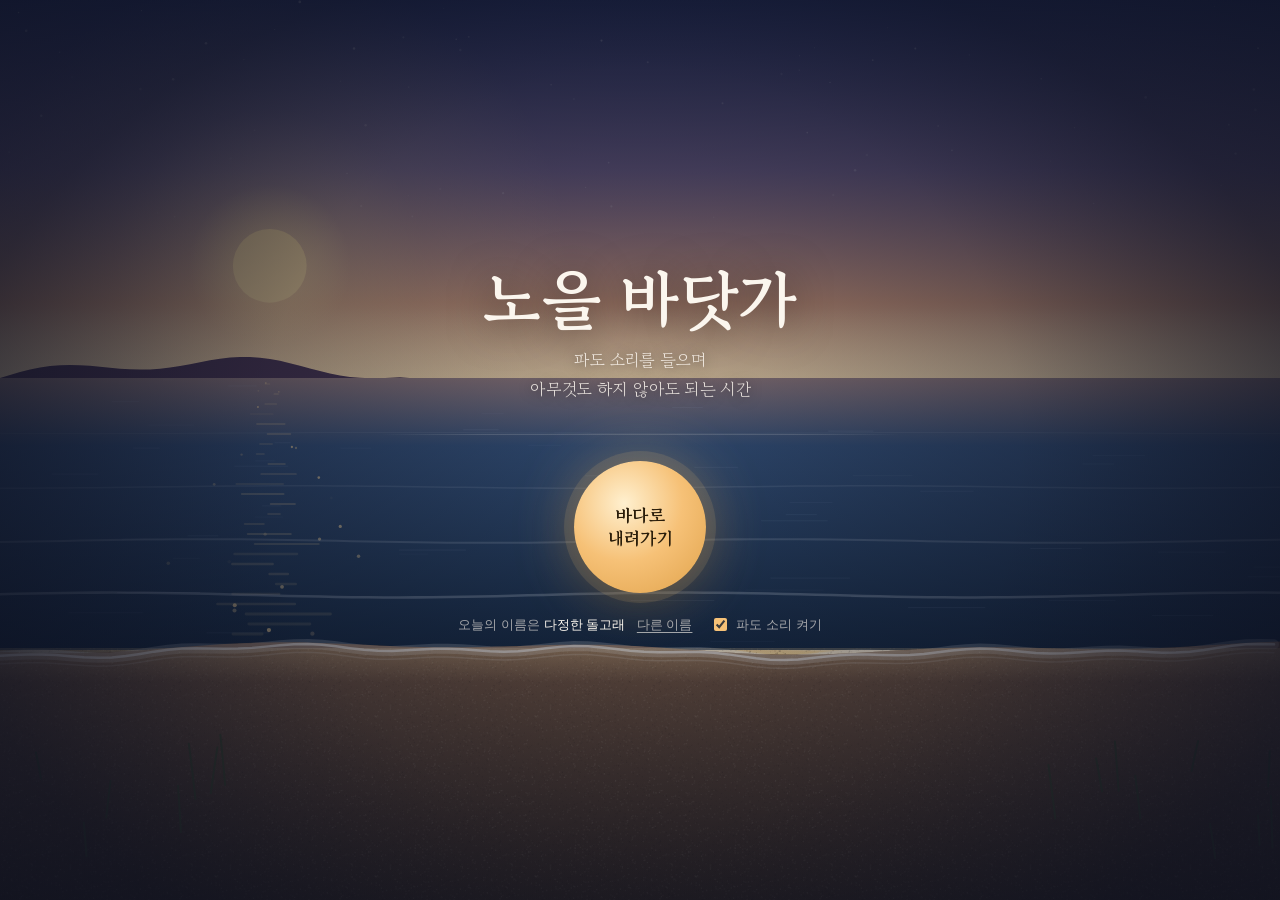
==== index.html @ c17a9e0d "노을 바닷가: 키 눌림 유실 방지(blur·IME·입력창), 모래 탭으로 나오면 탭한 자리까지 걷기 Co-Authored-By: Claude Fable 5.1 <noreply@an" ====
<!doctype html>
<html lang="ko">
<head>
<meta charset="utf-8">
<meta name="viewport" content="width=device-width, initial-scale=1, viewport-fit=cover">
<title>노을 바닷가 · 물멍하는 곳</title>
<meta name="description" content="파도 소리를 들으며 잠시 쉬어가는 온라인 물멍 공간. 수영, 물수제비, 발 담그기, 소원배, 심호흡.">
<link rel="preconnect" href="https://fonts.googleapis.com"><link rel="preconnect" href="https://fonts.gstatic.com" crossorigin>
<link rel="stylesheet" href="https://fonts.googleapis.com/css2?family=Gowun+Batang:wght@400;700&display=swap">
<style>
:root{--ink:#FBF6EE;--muted:rgba(251,246,238,.62);--glass:rgba(22,32,54,.58);--glass-2:rgba(22,32,54,.8);--line:rgba(251,246,238,.14);--gold:#F6C177;--gold-deep:#E0A24A;--sea:#8FA5BF;--serif:"Gowun Batang",Pretendard,serif;--sans:Pretendard,-apple-system,"Apple SD Gothic Neo","Malgun Gothic",sans-serif}
*{box-sizing:border-box}
html,body{margin:0;height:100%;background:#1c2740;color:var(--ink);font-family:var(--sans);font-size:14px;line-height:1.5;overflow:hidden;-webkit-tap-highlight-color:transparent}
button{font-family:inherit}
:focus-visible{outline:2px solid var(--gold);outline-offset:3px}
canvas{position:fixed;inset:0;width:100%;height:100%;display:block;touch-action:none}
.ui{position:fixed;inset:0;pointer-events:none;transition:opacity 1.4s}
.ui>*{pointer-events:auto}
/* 상단 */
.brand{position:absolute;left:22px;top:max(18px,env(safe-area-inset-top));display:flex;align-items:center;gap:10px;color:var(--ink);text-shadow:0 1px 10px rgba(0,0,0,.5)}
.brand svg{width:30px;height:30px;color:var(--gold);filter:drop-shadow(0 0 6px rgba(246,193,119,.5))}
.brand b{font-family:var(--serif);font-weight:700;font-size:19px}
.brand span{display:block;font-size:11px;color:var(--muted);margin-top:1px}
.topright{position:absolute;right:18px;top:max(16px,env(safe-area-inset-top));display:flex;align-items:center;gap:8px}
.count{font-size:12px;color:var(--ink);background:var(--glass);border:1px solid var(--line);border-radius:999px;padding:7px 12px;backdrop-filter:blur(10px)}
.count:empty{display:none}
.count::before{content:"";display:inline-block;width:6px;height:6px;border-radius:50%;background:var(--gold);margin-right:7px;vertical-align:1px;box-shadow:0 0 8px var(--gold)}
.iconbtn{position:relative;width:40px;height:40px;border-radius:50%;border:1px solid var(--line);background:var(--glass);color:var(--ink);cursor:pointer;backdrop-filter:blur(10px);display:grid;place-items:center}
.iconbtn svg{width:18px;height:18px}
.iconbtn[aria-pressed=false]{color:var(--muted)}
.iconbtn[aria-pressed=false]::after{content:"";position:absolute;width:22px;height:1.5px;background:var(--muted);transform:rotate(-45deg)}
svg.i{width:22px;height:22px;fill:none;stroke:currentColor;stroke-width:1.6;stroke-linecap:round;stroke-linejoin:round}
/* 순위판 */
.board{position:absolute;left:22px;top:calc(max(18px,env(safe-area-inset-top)) + 58px);width:224px;background:var(--glass);border:1px solid var(--line);border-top:2px solid var(--gold);border-radius:6px 6px 18px 18px;padding:12px 14px 10px;backdrop-filter:blur(12px)}
.board h3{margin:0;font-family:var(--serif);font-size:15px;font-weight:700}
.board small{display:block;font-size:11px;color:var(--muted);margin:2px 0 8px}
.board ol{margin:0;padding:0;list-style:none}
.board li{display:grid;grid-template-columns:20px 1fr auto;align-items:baseline;gap:8px;padding:4px 0;font-size:13px}
.board li i{font-style:normal;font-family:var(--serif);font-size:16px;color:var(--sea)}
.board li:first-child i{color:var(--gold)}
.board li b{font-weight:500}
.board li.empty{grid-template-columns:1fr;color:var(--muted)}
.board li.me{border-top:1px solid var(--line);margin-top:6px;padding-top:8px;color:var(--gold)}
/* 행동: 하나의 유리 띠 */
.rail{position:absolute;right:18px;top:50%;transform:translateY(-50%);display:flex;flex-direction:column;background:var(--glass);border:1px solid var(--line);border-radius:30px;padding:6px;backdrop-filter:blur(12px)}
.rail button{position:relative;width:48px;height:50px;border:0;background:none;color:var(--ink);cursor:pointer;display:grid;place-items:center;padding:0;border-radius:24px}
.rail button+button::before{content:"";position:absolute;top:0;left:12px;right:12px;height:1px;background:var(--line)}
.rail button:hover{color:var(--gold)}
.rail button small{position:absolute;right:58px;top:50%;transform:translateY(-50%);font-size:12px;white-space:nowrap;color:var(--ink);background:var(--glass-2);padding:5px 10px;border-radius:8px;opacity:0;transition:opacity .15s;pointer-events:none}
.rail button:hover small,.rail button:focus-visible small{opacity:1}
.rail button[aria-pressed=true]{color:#2a1d0a}
.rail button[aria-pressed=true]::after{content:"";position:absolute;inset:5px;border-radius:50%;background:radial-gradient(circle at 35% 30%,#ffe3ad,var(--gold) 55%,var(--gold-deep));box-shadow:0 0 16px rgba(246,193,119,.5);z-index:-1}
/* 안내 글귀: 패널 없이 글자만 */
.toast{position:absolute;left:50%;top:calc(max(18px,env(safe-area-inset-top)) + 10px);transform:translateX(-50%);font-family:var(--serif);font-size:16px;color:var(--ink);text-shadow:0 2px 24px rgba(0,0,0,.9),0 0 3px rgba(0,0,0,.7);opacity:0;transition:opacity .5s;white-space:nowrap;text-align:center}
.toast.on{opacity:1}
.hint{position:absolute;left:22px;bottom:max(16px,env(safe-area-inset-bottom));margin:0;font-size:11px;color:var(--muted);text-shadow:0 1px 8px rgba(0,0,0,.7)}
.links{position:absolute;right:22px;bottom:max(16px,env(safe-area-inset-bottom));margin:0;font-size:12px;display:flex;gap:16px}
.links a{color:var(--ink);text-decoration:none;border-bottom:1px solid var(--line);padding-bottom:1px;text-shadow:0 1px 8px rgba(0,0,0,.7)}
/* 입장: 수평선 위에 뜬 해를 누르면 들어간다 */
.gate{position:fixed;inset:0;display:flex;align-items:center;justify-content:center;text-align:center;background:radial-gradient(ellipse at 50% 55%,rgba(12,16,32,.15),rgba(12,16,32,.74) 78%);transition:opacity .9s}
.gate.off{opacity:0;pointer-events:none}
.intro{width:min(520px,calc(100% - 40px));display:flex;flex-direction:column;align-items:center}
.intro h1{margin:0;font-family:var(--serif);font-size:64px;line-height:1.05;font-weight:700;letter-spacing:-.01em;text-shadow:0 4px 40px rgba(0,0,0,.55)}
.intro .sub{margin:14px 0 0;font-family:var(--serif);font-size:17px;line-height:1.7;color:rgba(251,246,238,.85);text-shadow:0 1px 12px rgba(0,0,0,.5)}
.horizon{width:100%;height:1px;background:linear-gradient(90deg,transparent,var(--line) 20%,var(--line) 80%,transparent);margin:30px 0 26px}
.sun{width:132px;height:132px;border-radius:50%;border:0;cursor:pointer;color:#2a1d0a;font-family:var(--serif);font-size:18px;font-weight:700;line-height:1.3;background:radial-gradient(circle at 38% 32%,#fff0cf,var(--gold) 48%,var(--gold-deep));box-shadow:0 0 0 10px rgba(246,193,119,.12),0 0 60px rgba(246,193,119,.45),0 12px 40px rgba(0,0,0,.35);transition:transform .25s,box-shadow .25s}
.sun:hover,.sun:focus-visible{transform:scale(1.04);box-shadow:0 0 0 14px rgba(246,193,119,.16),0 0 80px rgba(246,193,119,.6),0 14px 44px rgba(0,0,0,.4)}
.row{display:flex;flex-wrap:wrap;justify-content:center;gap:6px 18px;margin-top:22px;font-size:13px;color:var(--muted)}
.row b{color:var(--ink);font-weight:500}
.row button{background:none;border:0;color:var(--muted);cursor:pointer;text-decoration:underline;text-underline-offset:3px;font-size:13px;padding:0;margin-left:8px}
.row label{display:flex;gap:6px;align-items:center;cursor:pointer}
.row input{accent-color:var(--gold)}
/* 심호흡 */
.breath{position:fixed;inset:0;display:none;align-items:center;justify-content:center;flex-direction:column;background:rgba(12,16,32,.6);cursor:pointer}
.breath.on{display:flex}
.breath .circle{width:170px;height:170px;border-radius:50%;background:radial-gradient(circle at 40% 35%,#fff0cf,var(--gold) 50%,rgba(224,162,74,.25) 72%,transparent 74%);box-shadow:0 0 80px rgba(246,193,119,.35);transform:scale(.6);transition:transform 4s ease-in-out}
.breath p{margin:34px 0 0;font-family:var(--serif);font-size:22px}
.breath small{color:var(--muted);margin-top:10px;font-size:12px}
/* 소원 적기 */
.ask{position:fixed;inset:0;display:none;align-items:center;justify-content:center;background:rgba(12,16,32,.6);padding:16px}
.ask.on{display:flex}
.ask form{width:min(400px,100%);background:var(--glass-2);border:1px solid var(--line);border-top:2px solid var(--gold);border-radius:6px 6px 22px 22px;padding:26px 24px 20px;backdrop-filter:blur(14px)}
.ask h3{margin:0 0 4px;font-family:var(--serif);font-size:20px;font-weight:700}
.ask p{margin:0 0 18px;font-size:12px;color:var(--muted)}
.ask input{width:100%;padding:10px 2px;border:0;border-bottom:1px solid rgba(251,246,238,.35);background:none;color:var(--ink);font-size:17px;font-family:var(--serif);outline:none;border-radius:0}
.ask input:focus{border-bottom-color:var(--gold)}
.ask .btns{display:flex;gap:8px;justify-content:flex-end;margin-top:22px}
.ask .btns button{padding:10px 18px;border-radius:999px;border:1px solid var(--line);background:none;color:var(--ink);cursor:pointer;font-size:14px}
.ask .btns button[type=submit]{background:var(--gold);color:#2a1d0a;border-color:var(--gold);font-weight:600}
@media (prefers-reduced-motion:reduce){.sun,.rail button small,.toast,.ui,.gate{transition-duration:.01ms}}
@media (max-width:640px){
 .intro h1{font-size:46px}.intro .sub{font-size:15px}.sun{width:116px;height:116px;font-size:16px}
 .rail{right:auto;left:50%;top:auto;bottom:calc(max(14px,env(safe-area-inset-bottom)) + 28px);transform:translateX(-50%);flex-direction:row;padding:4px;border-radius:22px}
 .rail button{width:52px;height:50px;border-radius:18px}
 .rail button+button::before{top:12px;bottom:12px;left:0;right:auto;width:1px;height:auto}
 .rail button small{right:auto;top:auto;bottom:-20px;left:50%;transform:translateX(-50%);opacity:1;background:none;padding:0;font-size:10px;color:var(--muted)}
 .rail button[aria-pressed=true] small{color:var(--gold)}
 .toast{top:auto;bottom:122px;font-size:14px;white-space:normal;max-width:84%}
 .hint{display:none}
 .links{right:16px;left:auto;bottom:auto;top:calc(max(16px,env(safe-area-inset-top)) + 50px);flex-direction:column;align-items:flex-end;gap:6px}
 .board{width:192px;padding:10px 12px 8px}.board h3{font-size:14px}.board li{font-size:12px}
}
</style>
</head>
<body>
<canvas id="c"></canvas>

<div class="gate" id="gate">
 <div class="intro">
  <h1>노을 바닷가</h1>
  <p class="sub">파도 소리를 들으며<br>아무것도 하지 않아도 되는 시간</p>
  <div class="horizon"></div>
  <button class="sun" id="enter" type="button">바다로<br>내려가기</button>
  <div class="row">
   <div>오늘의 이름은 <b id="nick"></b> <button id="renick" type="button">다른 이름</button></div>
   <label><input type="checkbox" id="soundOpt" checked> 파도 소리 켜기</label>
  </div>
 </div>
</div>

<div class="ui" id="ui" style="opacity:0">
 <div class="brand"><svg viewBox="0 0 34 34" fill="none" stroke="currentColor" stroke-width="1.6" stroke-linecap="round"><circle cx="17" cy="14" r="6"/><path d="M3 23c3-3 6-3 9 0s6 3 9 0 6-3 9 0M3 29c3-3 6-3 9 0s6 3 9 0 6-3 9 0"/></svg><div><b>노을 바닷가</b><span>물멍하는 곳</span></div></div>
 <div class="board" id="board" hidden></div>
 <div class="topright"><span id="count" class="count"></span><button class="iconbtn" id="sound" aria-pressed="true" title="파도 소리 켜기/끄기"><svg class="i" viewBox="0 0 24 24"><path d="M4 10v4h4l5 4V6L8 10H4z"/><path d="M16 9c1.5 1.5 1.5 4.5 0 6M18.5 6.5c3 3 3 8 0 11"/></svg></button></div>
 <nav class="rail" aria-label="행동">
  <button data-act="gaze"><svg class="i" viewBox="0 0 24 24"><path d="M6 13a6 6 0 0 1 12 0"/><path d="M12 4v2M4.5 7.5l1.4 1.4M19.5 7.5l-1.4 1.4"/><path d="M2 17c2-2 4-2 6 0s4 2 6 0 4-2 6 0M2 21c2-2 4-2 6 0s4 2 6 0 4-2 6 0"/></svg><small>물멍</small></button>
  <button data-act="swim" id="swimBtn" aria-pressed="false"><svg class="i" viewBox="0 0 24 24"><circle cx="15" cy="7" r="2.5"/><path d="M3 12l5-5 4 4"/><path d="M2 18c2-2 4-2 6 0s4 2 6 0 4-2 6 0"/></svg><small>수영하기</small></button>
  <button data-act="skip"><svg class="i" viewBox="0 0 24 24"><circle cx="6" cy="16" r="2.5"/><path d="M9 14c1.5-3 3-3 4.5 0M14 14c1.2-2.5 2.5-2.5 3.7 0M18 14c1-1.8 2-1.8 3 0"/><path d="M3 20c3-1.5 15-1.5 18 0"/></svg><small>물수제비</small></button>
  <button data-act="dip"><svg class="i" viewBox="0 0 24 24"><path d="M9 3c3 0 4 3 4 6 0 2-1 3-1 5 0 1.5 1 2.5 1 4a3 3 0 0 1-6 0c0-1.5 1-2.5 1-4 0-2-1-3-1-5 0-3 1-6 2-6z"/><path d="M2 21c2-2 4-2 6 0s4 2 6 0 4-2 6 0"/></svg><small>발 담그기</small></button>
  <button data-act="boat"><svg class="i" viewBox="0 0 24 24"><path d="M12 3v12"/><path d="M12 4l7 10H12z"/><path d="M4 16h16l-2 4H6z"/></svg><small>소원배</small></button>
  <button data-act="breath"><svg class="i" viewBox="0 0 24 24"><circle cx="12" cy="12" r="3"/><circle cx="12" cy="12" r="7" stroke-dasharray="2 3"/><circle cx="12" cy="12" r="10.5" stroke-dasharray="1 4"/></svg><small>심호흡</small></button>
 </nav>
 <div class="toast" id="toast"></div>
 <p class="hint">클릭이나 탭으로 걷고, WASD나 방향키로도 움직여요. 수영 중에도 같아요.</p>
 <p class="links"><a id="coffee" target="_blank" rel="noopener" hidden>개발자에게 커피 한 잔</a><a id="feedback" target="_blank" rel="noopener" hidden>의견 남기기</a></p>
</div>

<div class="ask" id="ask"><form id="wishForm"><h3>소원배에 적을 한 줄</h3><p>한 사람당 소원배는 하나예요. 모두에게 보이고, 30자까지 적을 수 있어요.</p><input id="wishText" maxlength="30" placeholder="올해는 가족 모두 건강하게" autocomplete="off" required><div class="btns"><button type="button" id="wishCancel">취소</button><button type="submit">바다에 띄우기</button></div></form></div>

<div class="breath" id="breath"><div class="circle" id="circle"></div><p id="btext">들이쉬기</p><small>아무 곳이나 누르면 돌아가요</small></div>

<script>
(()=>{
// 설정: 비워 두면 혼자 모드. 키는 공개용(publishable)만 넣는다
const CONFIG={
 supabaseUrl:'https://mlnbnfiwdishndmsjjtq.supabase.co',
 supabaseKey:'sb_publishable_cm1F-2OjWk6aW04IM-ctWQ_b6Q6LY9C', // 공개 배포용 키(브라우저 노출 전제). 비밀 키(secret/service_role)는 절대 여기 넣지 않는다
 coffeeUrl:'',     // 예: https://toss.me/아이디  (계좌번호 노출 없이 송금 받는 링크)
 feedbackUrl:''    // 예: 구글 폼 / 카카오 오픈채팅 링크
};
const $=s=>document.querySelector(s);
for(const [id,url] of [['coffee',CONFIG.coffeeUrl],['feedback',CONFIG.feedbackUrl]])if(url){$('#'+id).href=url;$('#'+id).hidden=false;}
const canvas=$('#c'),ctx=canvas.getContext('2d');
let W=innerWidth,H=innerHeight;
function resize(){const dpr=Math.min(devicePixelRatio||1,2);W=innerWidth;H=innerHeight;canvas.width=W*dpr;canvas.height=H*dpr;ctx.setTransform(dpr,0,0,dpr,0,0);}
addEventListener('resize',resize);resize();

// 장면 구획(비율) — 하늘 / 바다 / 모래
const L=()=>({horizon:H*.42,shore:H*.72,bottom:H*.96});
// 하루: 4분에 한 바퀴, 실제 시계 기준이라 모두 같은 하늘을 봄. 0 새벽 → .3 한낮 → .6 노을 → .8 한밤 → 1 새벽. ?phase=0.3 으로 미리보기 가능
// 영상 촬영용: ?start=0.45&day=40 이면 노을(0.45)에서 시작해 40초에 하루가 돈다
const Q=new URLSearchParams(location.search),DAY=parseFloat(Q.get('day'))||240,phaseOverride=parseFloat(Q.get('phase')),startPhase=parseFloat(Q.get('start')),t0=performance.now();
const dayPhase=()=>isFinite(phaseOverride)?phaseOverride:isFinite(startPhase)?(startPhase+(performance.now()-t0)/1000/DAY)%1:(Date.now()/1000%DAY)/DAY;
const SKY=[[0,['#2b2550','#7a4f74','#e08a5a','#ffd59a']],[.3,['#3a7bd5','#6fb1e6','#a8d4f0','#dff0fa']],[.6,['#1b1a3a','#5a3a6e','#c86a4e','#f3b36a']],[.8,['#05070f','#0c1427','#132038','#1b2a44']],[1,['#2b2550','#7a4f74','#e08a5a','#ffd59a']]];
const hex=h=>[1,3,5].map(i=>parseInt(h.slice(i,i+2),16)),mix=(a,b,t)=>a.map((v,i)=>v+(b[i]-v)*t),rgb=(c,a=1)=>`rgba(${c[0]|0},${c[1]|0},${c[2]|0},${a})`;
function sky(p){let i=0;while(SKY[i+1][0]<p)i++;const [p0,a]=SKY[i],[p1,b]=SKY[i+1],t=(p-p0)/(p1-p0);return a.map((h,j)=>mix(hex(h),hex(b[j]),t));}
const clamp=(v,a,b)=>Math.max(a,Math.min(b,v)),lerp=(a,b,p)=>a+(b-a)*p,pick=a=>a[Math.random()*a.length|0],rnd=Math.random;
// 원근: 수평선 쪽이 작고 아래쪽이 크다. 물가(shore)에서 두 구간이 .75로 이어짐
const depth=y=>{const l=L();return y<l.shore?.4+.35*clamp((y-l.horizon)/(l.shore-l.horizon),0,1):.75+.55*clamp((y-l.shore)/(l.bottom-l.shore),0,1)};
const swimTop=l=>l.horizon+(l.shore-l.horizon)*.35;
const clampGoal=(c,x,y)=>{const l=L();return{x:clamp(x,20,W-20),y:c.swim?clamp(y,swimTop(l),l.shore-4):clamp(y,l.shore+8,l.bottom)}};
function rr(x,y,w,h,r){ctx.beginPath();ctx.roundRect?ctx.roundRect(x,y,w,h,r):ctx.rect(x,y,w,h);}

// 이름
const ADJ=['느긋한','다정한','고요한','포근한','잔잔한','맑은','수줍은','반짝이는'];
const ANI=['해달','갈매기','돌고래','소라게','불가사리','바다거북','멸치','파도'];
const makeNick=()=>pick(ADJ)+' '+pick(ANI);
let nick=makeNick();$('#nick').textContent=nick;
$('#renick').onclick=()=>{nick=makeNick();$('#nick').textContent=nick;};

// 배경 요소는 비율로만 저장해 창 크기가 바뀌어도 그대로
const stars=Array.from({length:70},()=>({fx:rnd(),fy:rnd()*.6,r:.4+rnd()*1,sp:.5+rnd()*2,ph:rnd()*7}));
const shimmer=Array.from({length:50},()=>({fx:rnd(),fy:rnd(),len:20+rnd()*60,sp:.3+rnd(),k:.5+rnd()*1.5,ph:rnd()*7}));
const grass=Array.from({length:16},()=>({fx:rnd()<.5?rnd()*.2:.8+rnd()*.2,fy:.55+rnd()*.45,h:24+rnd()*34,ph:rnd()*7}));
const glints=Array.from({length:46},()=>({dx:rnd()-.5,fy:rnd(),ph:rnd()*7,sp:2+rnd()*3})); // 해·달 비친 길 위의 반짝임
const grain=(()=>{const c=document.createElement('canvas');c.width=c.height=160;const g=c.getContext('2d');
 for(let i=0;i<2400;i++){g.fillStyle=rnd()<.5?`rgba(255,240,220,${.03+rnd()*.07})`:`rgba(20,10,0,${.03+rnd()*.08})`;g.fillRect(rnd()*160,rnd()*160,1.3,1.3);}return ctx.createPattern(c,'repeat');})(); // 모래 입자

// 인물: 접속하는 사람마다 해변 옷과 색이 랜덤, 다른 사람 화면에도 같은 옷으로 보임
const OUTFITS=['꽃무늬 셔츠','래시가드','비키니','원피스 수영복','보드숏','티셔츠와 반바지'],HAIR=['#2a2220','#4a2f22','#7a4a30','#1f2d3d','#caa37a'];
function makeChar(name,fx,fy,hue,isRemote,outfit,hair){const l=L();const c={name,x:W*fx,y:l.shore+(l.bottom-l.shore)*fy,hue,isNpc:isRemote,outfit:outfit??(rnd()*OUTFITS.length|0),hair:hair??(rnd()*HAIR.length|0),state:'idle',t:0,face:1,sit:false,swim:false,dip:0,dipT:0,rip:0,say:null,sayT:0,then:null};c.tx=c.x;c.ty=c.y;return c;}
let player=null,gaze=false;
const ripples=[],stones=[],boats=[],particles=[],floaters=[],keys=new Set();
const mkRipple=(x,y,s=1)=>({x,y,r:2,a:.7,s});

// 소원배: 한 브라우저당 하나. 바다 위에 계속 떠 있고(최근 12개), 함께 모드면 DB에 저장돼 모두에게 보임
const WISHKEY='mulmeong.wish',CIDKEY='mulmeong.cid';
const store=(k,v)=>{try{v===undefined?0:localStorage.setItem(k,JSON.stringify(v));return JSON.parse(localStorage.getItem(k));}catch(e){return null;}};
let myWish=store(WISHKEY),clientId=store(CIDKEY)||store(CIDKEY,Math.random().toString(36).slice(2)+Date.now().toString(36));
// fromShore: 방금 띄운 배는 물가에서 출발해 해 쪽(수평선 가까이)으로 약 40초 떠내려간 뒤 그 자리에서 둥둥
function addWish(w,fromShore){if(!w||!w.id||boats.some(b=>b.id===w.id))return;const h=[...String(w.id)].reduce((a,c)=>(a*31+c.charCodeAt(0))>>>0,7);
 const tx=.1+(h%1000)/1000*.8,ty=.1+((h>>10)%1000)/1000*.28;
 boats.push({id:w.id,name:String(w.name).slice(0,16),text:String(w.text).slice(0,30),fx:fromShore?clamp(+w.fx||.5,.05,.95):tx,fy:fromShore?1:ty,tx,ty,vx:((h>>20)&1?1:-1)*.004,ph:h%7});
 if(boats.length>12)boats.shift();}

// 함께 머물기: Supabase Realtime(무료 플랜) 채널로 위치만 주고받음. 서버 코드·DB 없음
const remotes={};let chan=null,db=null,joined=false,lastSend=0,lastSent='';
const toFrac=c=>{const l=L();return{fx:+(c.x/W).toFixed(4),fy:+((c.y-l.shore)/(l.bottom-l.shore)).toFixed(4)}};
async function connect(){if(!CONFIG.supabaseUrl||!CONFIG.supabaseKey)return;
 const {createClient}=await import('https://cdn.jsdelivr.net/npm/@supabase/supabase-js@2.49.4/+esm');
 const me=player.id=Math.random().toString(36).slice(2,10);
 db=createClient(CONFIG.supabaseUrl,CONFIG.supabaseKey);chan=db.channel('mulmeong',{config:{presence:{key:me}}});
 db.from('mulmeong_wishes').select('id,name,text').order('created_at',{ascending:false}).limit(12).then(({data,error})=>{if(error)console.warn('소원 불러오기 실패',error);(data||[]).reverse().forEach(addWish);});
 chan.on('presence',{event:'sync'},()=>{const st=chan.presenceState();$('#count').textContent='함께 '+Object.keys(st).length+'명';for(const id in remotes)if(!st[id])delete remotes[id];})
 // 다른 사람이 보낸 값은 믿지 않는다: 숫자 아니면 버리고, 범위를 자른다
 .on('broadcast',{event:'move'},({payload:p})=>{if(!p||p.id===me||typeof p.id!=='string')return;const fx=+p.fx,fy=+p.fy;if(!isFinite(fx)||!isFinite(fy))return;
  const l=L(),r=remotes[p.id]||(remotes[p.id]=makeChar(String(p.name||'누군가').slice(0,16),clamp(fx,0,1),clamp(fy,-1.2,1),(+p.hue||0)%360,true,0,0));
  r.name=String(p.name||'누군가').slice(0,16);r.hue=(+p.hue||0)%360;r.outfit=clamp(p.o|0,0,OUTFITS.length-1);r.hair=clamp(p.h|0,0,HAIR.length-1);r.swim=!!p.swim;r.tx=clamp(fx,0,1)*W;r.ty=l.shore+(l.bottom-l.shore)*clamp(fy,-1.2,1);r.sit=!!p.sit;if(Math.abs(r.tx-r.x)<1.5)r.face=p.face<0?-1:1;})
 .on('broadcast',{event:'fx'},({payload:p})=>{const r=p&&remotes[p.id];if(!r)return;
  if(p.type==='stone'){throwStone(r,clamp(p.hops|0,1,9));r.skips=clamp(p.skips|0,0,99999);r.best=clamp(p.best|0,0,9);boardDirty=true;}})
 .on('broadcast',{event:'wish'},({payload:w})=>{if(w&&typeof w.id==='string'&&w.text)addWish(w,true);})
 .subscribe(async s=>{if(s==='SUBSCRIBED'){joined=true;await chan.track({name:player.name});sendMove(true);}else if(s==='CLOSED'||s==='CHANNEL_ERROR')joined=false;});}
function sendMove(force){if(!joined||!player.id)return;const now=performance.now(),p={id:player.id,name:player.name,hue:player.hue,o:player.outfit,h:player.hair,sit:player.sit,swim:player.swim,face:player.face,...toFrac(player)},key=JSON.stringify(p);
 if(!force&&(key===lastSent?now-lastSend<5000:now-lastSend<250))return; // 움직일 때 초당 4번, 가만히 있으면 5초마다
 lastSend=now;lastSent=key;chan.send({type:'broadcast',event:'move',payload:p});}
function sendFx(type,extra){if(joined&&player.id)chan.send({type:'broadcast',event:'fx',payload:{id:player.id,type,...extra}});}

// 물수제비 순위판: 지금 이 바닷가에 있는 사람(나·NPC·함께 모드 접속자) 기준. 내 기록만 브라우저에 저장
let boardDirty=true;
const SAVE='mulmeong.skips';
const el=(tag,text,cls)=>{const e=document.createElement(tag);if(text!=null)e.textContent=text;if(cls)e.className=cls;return e;};
function renderBoard(){boardDirty=false;const box=$('#board');box.hidden=!player;if(!player)return;box.replaceChildren(el('h3','물수제비'),el('small','지금 바닷가에 있는 사람'));
 const ol=el('ol'),top=[player,...Object.values(remotes)].filter(c=>c.skips>0).sort((a,b)=>b.skips-a.skips).slice(0,3);
 top.forEach((c,i)=>{const li=el('li');li.append(el('i',i+1),el('span',c.name),el('b',c.skips+'번'));ol.append(li);});
 if(!top.length)ol.append(el('li','아직 아무도 던지지 않았어요','empty'));
 const me=el('li',null,'me');me.append(el('i','나'),el('span',player.best?'최고 '+player.best+'번 튕김':'아직 안 던졌어요'),el('b',(player.skips||0)+'번'));ol.append(me);box.append(ol);}

function setGoal(c,x,y,then){const g=clampGoal(c,x,y);c.tx=g.x;c.ty=g.y;c.then=then||null;c.sit=false;if(then!=='land')c.after=null;}
// 튕기는 횟수는 1~9번 랜덤(적게 튕기는 쪽이 흔함). 많이 튕길수록 멀리, 오래 날아간다
function throwStone(c,hops){c.sit=false;c.state='throw';c.t=0;const l=L(),dir=c.face||1;hops=hops||1+(rnd()*rnd()*9|0);
 c.skips=(c.skips||0)+1;c.best=Math.max(c.best||0,hops);boardDirty=true;
 if(c===player)try{localStorage.setItem(SAVE,JSON.stringify({skips:c.skips,best:c.best}));}catch(e){}
 const sx=c.x,sy=c.swim?c.y:l.shore-2,ex=clamp(sx+dir*(60+hops*35)*(.8+rnd()*.4),20,W-20),ey=l.horizon+(l.shore-l.horizon)*clamp(.5-hops*.045,.1,.5);
 stones.push({sx,sy,ex,ey,p:0,hops,dur:.9+hops*.22,prev:0,owner:c});return hops;}
function splash(x,y,n){const l=L(),k=.35+clamp((y-l.horizon)/(l.shore-l.horizon),0,1)*.9;for(let i=0;i<n;i++)particles.push({x,y,vx:(rnd()-.5)*70*k,vy:-(40+rnd()*70)*k,a:.9,k});}
function stepChar(c,dt){const dx=c.tx-c.x,dy=c.ty-c.y,dist=Math.hypot(dx,dy);c.t+=dt;const l=L();
 if(dist>1.5){const sp=(c.swim?60:85)*depth(c.y)*dt,k=Math.min(1,sp/dist);c.x+=dx*k;c.y+=dy*k;c.face=dx<0?-1:1;c.state='walk';}
 else{if(c.state==='walk')c.state='idle';
  if(c.then==='dip'){c.sit=true;c.dip=7;c.dipT=0;if(c===player)splashSound(.8);}
  else if(c.then==='swim'){c.swim=true;c.y=c.ty=l.shore-8;ripples.push(mkRipple(c.x,c.y,1.2));if(c===player){splashSound(1);$('#swimBtn').setAttribute('aria-pressed',true);toast('WASD·방향키로 헤엄쳐요 · 모래 쪽으로 나오면 끝');}}
  else if(c.then==='land')landChar(c);
  c.then=null;}
 if(c.state==='throw'&&c.t>.5)c.state='idle';
 if(c.swim){c.rip-=dt;if(c.rip<=0){c.rip=c.state==='walk'?.35:1.6;ripples.push(mkRipple(c.x,c.y+2,.5));if(c===player&&c.state==='walk')splashSound(.45);}}
 if(c.dip>0){c.dip-=dt;c.dipT-=dt;if(c.dipT<=0){c.dipT=1.3;ripples.push(mkRipple(c.x,l.shore-3,.6));if(c===player)splashSound(.2);}}
 if(c.sayT>0){c.sayT-=dt;if(c.sayT<=0)c.say=null;}}
function landChar(c){c.swim=false;c.y=c.ty=L().shore+10;c.tx=c.x;if(c===player){splashSound(.7);$('#swimBtn').setAttribute('aria-pressed',false);}
 if(c.after){const a=c.after;c.after=null;setGoal(c,a.x,a.y);}}
function keyMove(c,dt){const k=s=>keys.has(s);
 const vx=(k('d')||k('arrowright'))-(k('a')||k('arrowleft')),vy=(k('s')||k('arrowdown'))-(k('w')||k('arrowup'));
 if(!vx&&!vy)return;exitGaze();const l=L(),sp=(c.swim?60:85)*depth(c.y)*dt,g=clampGoal(c,c.x+vx*sp,c.y+vy*sp*.7);
 if(c.swim&&vy>0&&g.y>=l.shore-4){landChar(c);return;} // 물가에서 아래로 누르면 모래로 올라옴
 c.x=c.tx=g.x;c.y=c.ty=g.y;if(vx)c.face=vx;c.state='walk';c.sit=false;c.then=null;c.after=null;}
function updateFX(dt){const l=L();
 for(let i=ripples.length;i--;){const r=ripples[i];r.r+=40*r.s*dt;r.a-=dt*.55;if(r.a<=0)ripples.splice(i,1);}
 for(let i=stones.length;i--;){const s=stones[i];s.p+=dt/s.dur;
  if(s.p>=1){ripples.push(mkRipple(s.ex,s.ey,1.2));splash(s.ex,s.ey,8);plop(.8);floaters.push({x:s.ex,y:s.ey-10,text:s.hops+'번!',a:1});
   if(s.owner===player)toast(s.hops+'번 튕겼어요!'+(s.hops>=player.best?' 최고 기록':''));stones.splice(i,1);continue;}
  const k=Math.floor(s.hops*s.p);if(k>s.prev){s.prev=k;const x=lerp(s.sx,s.ex,s.p),y=lerp(s.sy,s.ey,s.p);ripples.push(mkRipple(x,y,.9));splash(x,y,5);plop();}}
 for(let i=particles.length;i--;){const p=particles[i];p.vy+=220*p.k*dt;p.x+=p.vx*dt;p.y+=p.vy*dt;p.a-=dt*1.6;if(p.a<=0)particles.splice(i,1);}
 for(let i=floaters.length;i--;){const f=floaters[i];f.y-=25*dt;f.a-=dt*.8;if(f.a<=0)floaters.splice(i,1);}
 for(const b of boats){const dx=b.tx-b.fx,dy=b.ty-b.fy,d=Math.hypot(dx,dy);
  if(d>.003){const s=Math.min(1,.02*dt/d);b.fx+=dx*s;b.fy+=dy*s;}
  else{b.fx+=b.vx*dt;if(b.fx<.08||b.fx>.92)b.vx*=-1;b.tx=b.fx;}}}

// 그리기
function drawScene(t){const l=L(),swell=Math.sin(t*.53),p=dayPhase(),S=sky(p);let g;
 // 해(p<.6)는 왼쪽에서 떠서 오른쪽으로 짐, 밤(p≥.6)엔 달이 같은 길을 감
 const isDay=p<.6,q=isDay?p/.6:(p-.6)/.4,arc=Math.sin(Math.PI*q),dl=isDay?Math.min(1,arc*1.4):0;
 const bx=W*(.12+.76*q),by=l.horizon+8-arc*(l.horizon-50),warm=1-Math.min(1,arc*1.3);
 const sunC=mix([255,246,214],[255,200,110],warm),moonC=[246,231,191],lightC=isDay?sunC:moonC;
 // 하늘
 g=ctx.createLinearGradient(0,0,0,l.horizon);g.addColorStop(0,rgb(S[0]));g.addColorStop(.45,rgb(S[1]));g.addColorStop(.8,rgb(S[2]));g.addColorStop(1,rgb(S[3]));ctx.fillStyle=g;ctx.fillRect(0,0,W,l.horizon+2);
 ctx.fillStyle='#fff';for(const s of stars){ctx.globalAlpha=(.2+.5*Math.abs(Math.sin(t*s.sp+s.ph)))*(1-s.fy)*(1-dl);ctx.beginPath();ctx.arc(s.fx*W,s.fy*l.horizon,s.r,0,7);ctx.fill();}ctx.globalAlpha=1;
 // 수평선 안개 띠 + 넓은 번짐 + 좁은 번짐 + 본체
 g=ctx.createLinearGradient(0,l.horizon-70,0,l.horizon);g.addColorStop(0,rgb(S[3],0));g.addColorStop(1,rgb(S[3],.45));ctx.fillStyle=g;ctx.fillRect(0,l.horizon-70,W,70);
 g=ctx.createRadialGradient(bx,by,10,bx,by,isDay?300:170);g.addColorStop(0,rgb(lightC,isDay?.42:.28));g.addColorStop(.5,rgb(lightC,isDay?.12:.08));g.addColorStop(1,rgb(lightC,0));ctx.fillStyle=g;ctx.fillRect(0,0,W,l.horizon);
 const R=isDay?42-14*arc:26;g=ctx.createRadialGradient(bx,by,R*.6,bx,by,R*2.2);g.addColorStop(0,rgb(lightC,.55));g.addColorStop(1,rgb(lightC,0));ctx.fillStyle=g;ctx.fillRect(bx-R*2.2,Math.max(0,by-R*2.2),R*4.4,Math.min(l.horizon,by+R*2.2)-Math.max(0,by-R*2.2));
 ctx.fillStyle=rgb(lightC);ctx.beginPath();ctx.arc(bx,by,R,0,7);ctx.fill();
 // 멀리 섬
 ctx.fillStyle=rgb(mix([58,42,78],S[2],.25*dl));ctx.beginPath();ctx.moveTo(0,l.horizon);for(let x=0;x<=W*.32;x+=10)ctx.lineTo(x,l.horizon-16*Math.sin(x/(W*.32)*Math.PI)-6*Math.sin(x/W*40));ctx.lineTo(W*.32,l.horizon);ctx.closePath();ctx.fill();
 // 바다: 수평선 쪽은 하늘색을 받고, 밤엔 어두워짐
 const k=.45+.55*dl;g=ctx.createLinearGradient(0,l.horizon,0,l.shore);g.addColorStop(0,rgb(mix(S[2],[74,90,134],.45)));g.addColorStop(.25,rgb(mix([30,40,70],[74,120,170],dl)));g.addColorStop(1,rgb([31*k,58*k,92*k]));ctx.fillStyle=g;ctx.fillRect(0,l.horizon,W,l.shore-l.horizon+2);
 // 해·달 비친 길: 수평선 가까울수록 길고 또렷
 ctx.strokeStyle=rgb(lightC,.7);const refl=isDay?1-arc*.75:.8;
 for(let i=0;i<26;i++){const pp=i/26,y=l.horizon+6+pp*(l.shore-l.horizon-10),wob=Math.sin(t*1.3+i*1.7)*(6+pp*18),len=(16+pp*80)*(.6+.4*Math.sin(t*.9+i));
  ctx.globalAlpha=(.25+.4*(1-pp)*Math.abs(Math.sin(t*.8+i*.9)))*refl;ctx.lineWidth=1+pp*2;ctx.beginPath();ctx.moveTo(bx+wob-len/2,y);ctx.lineTo(bx+wob+len/2,y);ctx.stroke();}
 ctx.fillStyle=rgb(lightC);
 for(const q of glints){const y=l.horizon+4+q.fy*(l.shore-l.horizon-8),x=bx+q.dx*(30+q.fy*260),a=Math.pow(Math.abs(Math.sin(t*q.sp+q.ph)),6)*refl;if(a<.05)continue;ctx.globalAlpha=a;ctx.beginPath();ctx.arc(x,y,.8+q.fy*1.4,0,7);ctx.fill();}
 ctx.strokeStyle='rgba(200,220,245,.5)';ctx.lineWidth=1;
 for(const s of shimmer){const y=l.horizon+s.fy*(l.shore-l.horizon),x=((s.fx*W+t*s.sp*20)%(W+80))-40;ctx.globalAlpha=(.08+.14*Math.abs(Math.sin(t*s.k+s.ph)))*(.5+.5*dl);ctx.beginPath();ctx.moveTo(x,y);ctx.lineTo(x+s.len*(.4+s.fy),y);ctx.stroke();}
 // 밀려오는 파도 마루
 ctx.strokeStyle='#e9f1ff';
 for(let i=0;i<5;i++){const pp=(t*.045+i/5)%1,y=l.horizon+pp*(l.shore-l.horizon);ctx.globalAlpha=(.06+.4*pp*pp)*(.6+.4*dl);ctx.lineWidth=.5+2.5*pp;ctx.beginPath();
  for(let x=0;x<=W;x+=16)ctx.lineTo(x,y+Math.sin(x/W*14+t*1.5+i)*3*pp);ctx.stroke();}
 ctx.globalAlpha=1;
 // 모래(밤엔 어둡게)
 const sk=.45+.55*dl;g=ctx.createLinearGradient(0,l.shore,0,H);g.addColorStop(0,rgb([138*sk+20,106*sk+14,82*sk+10]));g.addColorStop(1,rgb([74*sk,58*sk,48*sk]));ctx.fillStyle=g;ctx.beginPath();ctx.moveTo(0,l.shore+10);
 for(let x=0;x<=W;x+=20)ctx.lineTo(x,l.shore+4*Math.sin(x/W*9+2)+3*Math.sin(x/W*23));ctx.lineTo(W,H);ctx.lineTo(0,H);ctx.closePath();ctx.fill();
 ctx.fillStyle=grain;ctx.fillRect(0,l.shore,W,H-l.shore);
 // 젖은 모래(해·달빛 반사) + 거품 띠(밀물·썰물처럼 오르내림)
 g=ctx.createLinearGradient(0,l.shore,0,l.shore+34);g.addColorStop(0,rgb(lightC,.28));g.addColorStop(1,rgb(lightC,0));ctx.fillStyle=g;ctx.fillRect(0,l.shore,W,34);
 ctx.lineCap='round';
 for(const [off,a,w] of [[swell*5,.22,10],[swell*5,.6,2.5],[9+swell*4,.16,1.5]]){ctx.strokeStyle=`rgba(255,255,255,${a})`;ctx.lineWidth=w;ctx.beginPath();
  for(let x=0;x<=W;x+=14)ctx.lineTo(x,l.shore+off+4*Math.sin(x/W*9+2)+3*Math.sin(x/W*23)+2*Math.sin(x/W*60+t*2));ctx.stroke();}
 // 모래 언덕 풀
 ctx.strokeStyle=rgb([79*sk+10,90*sk+10,58*sk+6]);ctx.lineWidth=2;
 for(const r of grass){const x=r.fx*W,y=l.shore+(l.bottom-l.shore)*r.fy,sw=Math.sin(t*1.1+r.ph)*4;ctx.beginPath();ctx.moveTo(x,y);ctx.quadraticCurveTo(x+sw,y-r.h*.6,x+sw*1.8,y-r.h);ctx.stroke();}}
function drawRipple(r){const l=L(),k=.35+clamp((r.y-l.horizon)/(l.shore-l.horizon),0,1)*.9;ctx.strokeStyle=`rgba(220,235,255,${r.a})`;ctx.lineWidth=1.2;ctx.beginPath();ctx.ellipse(r.x,r.y,r.r*k,r.r*k*.32,0,0,7);ctx.stroke();}
function drawStone(s){const x=lerp(s.sx,s.ex,s.p),y=lerp(s.sy,s.ey,s.p),h=Math.abs(Math.sin(Math.PI*s.hops*s.p))*(26*(1-s.p)+3);ctx.fillStyle='#9aa3ad';ctx.beginPath();ctx.arc(x,y-h,3,0,7);ctx.fill();}
function drawVignette(){const g=ctx.createRadialGradient(W/2,H*.5,Math.min(W,H)*.42,W/2,H*.5,Math.max(W,H)*.78);g.addColorStop(0,'rgba(10,12,24,0)');g.addColorStop(1,'rgba(10,12,24,.55)');ctx.fillStyle=g;ctx.fillRect(0,0,W,H);}
function drawFX(){for(const p of particles){ctx.fillStyle=`rgba(225,240,255,${p.a})`;ctx.beginPath();ctx.arc(p.x,p.y,1.6*p.k,0,7);ctx.fill();}
 ctx.textAlign='center';ctx.textBaseline='middle';ctx.font='bold 15px sans-serif';
 for(const f of floaters){ctx.fillStyle=`rgba(20,10,30,${f.a*.6})`;ctx.fillText(f.text,f.x+1,f.y+1);ctx.fillStyle=`rgba(255,244,234,${f.a})`;ctx.fillText(f.text,f.x,f.y);}}
function drawBoat(b,t){const l=L(),x=b.fx*W,y=l.horizon+(l.shore-l.horizon)*b.fy,sc=.45+.55*b.fy;
 ctx.textAlign='center';ctx.textBaseline='middle';ctx.font=`${Math.round(9+4*b.fy)}px sans-serif`;const label=`“${b.text}” · ${b.name}`,tw=ctx.measureText(label).width+14,ly=y-24*sc-10;
 ctx.fillStyle='rgba(20,10,30,.5)';rr(x-tw/2,ly-9,tw,18,9);ctx.fill();ctx.fillStyle='rgba(255,244,234,.9)';ctx.fillText(label,x,ly);
 ctx.save();ctx.translate(x,y+Math.sin(t*2+b.ph)*1.5);ctx.scale(sc,sc);
 let g=ctx.createRadialGradient(0,-4,2,0,-4,30);g.addColorStop(0,'rgba(255,200,120,.55)');g.addColorStop(1,'rgba(255,200,120,0)');ctx.fillStyle=g;ctx.fillRect(-30,-34,60,60);
 ctx.fillStyle='rgba(255,200,120,.18)';ctx.beginPath();ctx.ellipse(0,6,10,3,0,0,7);ctx.fill();
 ctx.fillStyle='#fff3e0';ctx.beginPath();ctx.moveTo(-10,-3);ctx.lineTo(10,-3);ctx.lineTo(6,3);ctx.lineTo(-6,3);ctx.closePath();ctx.fill();
 ctx.beginPath();ctx.moveTo(0,-3);ctx.lineTo(0,-14);ctx.lineTo(7,-4);ctx.closePath();ctx.fill();
 ctx.fillStyle='#ffb347';ctx.beginPath();ctx.arc(0,-5,1.8,0,7);ctx.fill();ctx.restore();}
// 옷: 0 꽃무늬 셔츠+베이지 반바지 / 1 래시가드+레깅스 / 2 비키니 / 3 원피스 수영복 / 4 보드숏(웃통) / 5 티셔츠·반바지
function drawBody(c,x,y,s){const A=`hsl(${c.hue} 60% 55%)`,B=`hsl(${(c.hue+40)%360} 75% 72%)`,skin='#f3d2b4',o=c.outfit;
 const T=c.sit?[x-s*.9,y-s*1.9,s*1.8,s*1.7]:[x-s*.9,y-s*3,s*1.8,s*2],G=c.sit?[x-s*.9+(c.face>0?s*.5:0),y-s*.5,s*1.3,s*.5]:[x-s*.7,y-s*1.2,s*1.4,s*1.2];
 ctx.fillStyle=o===2||o===3?skin:o===1?'#2b2f3a':o===4?A:o===0?'#e9dcc5':B;rr(G[0],G[1],G[2],G[3],s*.3);ctx.fill();
 if(o===4){ctx.fillStyle=B;rr(G[0],G[1]+G[3]*.35,G[2],G[3]*.22,2);ctx.fill();}
 if(o===2){ctx.fillStyle=A;rr(G[0],G[1],G[2],G[3]*(c.sit?.9:.4),s*.25);ctx.fill();}
 ctx.fillStyle=o===2||o===4?skin:A;rr(T[0],T[1],T[2],T[3],s*.6);ctx.fill();
 if(o===0){ctx.fillStyle=B;for(let i=0;i<6;i++){ctx.beginPath();ctx.arc(T[0]+T[2]*(.18+.64*((i*.37+.1)%1)),T[1]+T[3]*(.12+.76*((i*.61+.2)%1)),s*.15,0,7);ctx.fill();}}
 if(o===1){ctx.fillStyle=B;rr(T[0],T[1]+T[3]*.3,T[2],T[3]*.16,2);ctx.fill();}
 if(o===2){ctx.fillStyle=A;rr(T[0],T[1]+T[3]*.22,T[2],T[3]*.3,s*.3);ctx.fill();}}
function drawChar(c,t){const d=depth(c.y),s=d*Math.max(9,H/60),skin='#f3d2b4',o=c.outfit;let x=c.x,y=c.y,hy;
 if(c.swim){ // 물 위로 머리와 어깨, 팔만
  y+=Math.sin(t*2+c.x)*1.5;ctx.fillStyle='rgba(255,255,255,.18)';ctx.beginPath();ctx.ellipse(x,y+2,s*1.6,s*.5,0,0,7);ctx.fill();
  ctx.fillStyle=o===2||o===4?skin:`hsl(${c.hue} 60% 55%)`;rr(x-s*.9,y-s*.5,s*1.8,s*.7,s*.3);ctx.fill();hy=y-s*1.1;
  if(c.state==='walk'){const a=Math.sin(t*6);ctx.strokeStyle=skin;ctx.lineWidth=s*.35;ctx.lineCap='round';ctx.beginPath();ctx.moveTo(x+c.face*s*.8,y-s*.3);ctx.lineTo(x+c.face*s*1.7,y-s*.3-Math.max(0,a)*s*1.4);ctx.stroke();}}
 else{const bob=c.state==='walk'?Math.abs(Math.sin(t*9))*2*d:0;y-=bob;
  ctx.fillStyle='rgba(0,0,0,.3)';ctx.beginPath();ctx.ellipse(c.x,c.y+2,s*1.3,s*.45,0,0,7);ctx.fill();
  drawBody(c,x,y,s);hy=c.sit?y-s*2.5:y-s*3.6;
  if(!c.sit&&c.state==='throw'){ctx.strokeStyle=skin;ctx.lineWidth=s*.35;ctx.lineCap='round';ctx.beginPath();ctx.moveTo(x+c.face*s*.8,y-s*2.6);ctx.lineTo(x+c.face*s*1.6,y-s*3.6);ctx.stroke();}}
 ctx.fillStyle=skin;ctx.beginPath();ctx.arc(x,hy,s*.9,0,7);ctx.fill();
 ctx.fillStyle=HAIR[c.hair]||HAIR[0];ctx.beginPath();ctx.arc(x,hy-s*.08,s*.92,Math.PI*1.03,Math.PI*1.97);ctx.fill(); // 머리카락
 ctx.beginPath();ctx.ellipse(x-c.face*s*.6,hy-s*.3,s*.36,s*.3,0,0,7);ctx.fill();
 ctx.fillStyle='rgba(240,150,140,.35)';ctx.beginPath();ctx.arc(x+c.face*s*.75,hy+s*.22,s*.16,0,7);ctx.fill(); // 볼
 ctx.fillStyle='#2b2320';ctx.beginPath();ctx.arc(x+c.face*s*.3,hy,s*.1,0,7);ctx.arc(x+c.face*s*.6,hy,s*.1,0,7);ctx.fill();
 ctx.textAlign='center';ctx.textBaseline='middle';ctx.font=`${Math.max(10,11*d)}px sans-serif`;const ly=hy-s*1.6;let tw=ctx.measureText(c.name).width+14;
 ctx.fillStyle='rgba(20,10,30,.55)';rr(x-tw/2,ly-9,tw,18,9);ctx.fill();ctx.fillStyle=c.isNpc?'rgba(255,244,234,.8)':'#ffb98f';ctx.fillText(c.name,x,ly);
 if(c.say){ctx.font='12px sans-serif';tw=ctx.measureText(c.say).width+20;ctx.fillStyle='rgba(255,244,234,.93)';rr(x-tw/2,ly-36,tw,24,12);ctx.fill();ctx.fillStyle='#2b1f2e';ctx.fillText(c.say,x,ly-24);}}

let last=performance.now();
function frame(now){const dt=Math.min(.05,(now-last)/1000);last=now;const t=now/1000;
 if(player){stepChar(player,dt);keyMove(player,dt);sendMove();}
 for(const id in remotes)stepChar(remotes[id],dt);
 updateFX(dt);drawScene(t);
 for(const b of boats)drawBoat(b,t);for(const r of ripples)drawRipple(r);for(const s of stones)drawStone(s);
 const chars=Object.values(remotes);if(player)chars.push(player);chars.sort((a,b)=>a.y-b.y);for(const c of chars)drawChar(c,t);
 drawFX();drawVignette();if(boardDirty)renderBoard();
 requestAnimationFrame(frame);}
requestAnimationFrame(frame);

// 소리: 파일 없이 브라우저가 직접 합성(무료·저작권 걱정 없음). 약 12초마다 한 번씩 밀려왔다 빠지는 파도
let AC,master,whiteBuf,enabled=true;
function noise(brown){const b=AC.createBuffer(1,AC.sampleRate*3,AC.sampleRate),d=b.getChannelData(0);let l=0;
 for(let i=0;i<d.length;i++){const w=rnd()*2-1;if(brown){l=(l+.02*w)/1.02;d[i]=l*3.5;}else d[i]=w;}return b;}
function startAudio(){if(AC)return;AC=new(window.AudioContext||window.webkitAudioContext)();master=AC.createGain();master.gain.value=0;master.connect(AC.destination);
 const swellHz=.085;
 const layer=(buf,type,freq,q,base,depthAmt,delay)=>{const src=AC.createBufferSource();src.buffer=buf;src.loop=true;const f=AC.createBiquadFilter();f.type=type;f.frequency.value=freq;f.Q.value=q;
  const g=AC.createGain();g.gain.value=base;src.connect(f).connect(g).connect(master);src.start();
  if(depthAmt){const lfo=AC.createOscillator();lfo.frequency.value=swellHz;const lg=AC.createGain();lg.gain.value=depthAmt;lfo.connect(lg).connect(g.gain);lfo.start(AC.currentTime+delay);}};
 whiteBuf=noise(false);
 layer(noise(true),'lowpass',420,.6,.55,.45,0);    // 밀려오는 파도(저음)
 layer(whiteBuf,'bandpass',2200,.7,.07,.06,1.8);   // 부서지는 거품(고음), 조금 늦게 따라옴
 layer(whiteBuf,'highpass',5000,.7,.012,0,0);      // 바닷바람
 setAudio(enabled);}
// 첨벙 = 낮은 "첨"(둔탁한 울림) + 물 튀는 잡음(높은 데서 낮은 데로) + 물방울 "벙"(짧은 고음 몇 개). 파도 소리보다 크게
function splashSound(v=1){if(!AC||!enabled)return;const n=AC.currentTime;
 const src=AC.createBufferSource();src.buffer=whiteBuf;const f=AC.createBiquadFilter();f.type='bandpass';f.Q.value=.6;f.frequency.setValueAtTime(3200,n);f.frequency.exponentialRampToValueAtTime(500,n+.28);
 const g=AC.createGain();g.gain.setValueAtTime(.0001,n);g.gain.exponentialRampToValueAtTime(1.6*v,n+.015);g.gain.exponentialRampToValueAtTime(.001,n+.45);src.connect(f).connect(g).connect(master);src.start(n,rnd()*2);src.stop(n+.5);
 const o=AC.createOscillator(),og=AC.createGain();o.type='sine';o.frequency.setValueAtTime(190,n);o.frequency.exponentialRampToValueAtTime(55,n+.25);og.gain.setValueAtTime(.9*v,n);og.gain.exponentialRampToValueAtTime(.001,n+.3);o.connect(og).connect(master);o.start(n);o.stop(n+.32);
 for(let i=0,k=2+(rnd()*3|0);i<k;i++){const d=AC.createOscillator(),dg=AC.createGain(),t0=n+.06+rnd()*.3,fq=700+rnd()*1100;d.type='sine';d.frequency.setValueAtTime(fq,t0);d.frequency.exponentialRampToValueAtTime(fq*.6,t0+.08);
  dg.gain.setValueAtTime(.0001,t0);dg.gain.exponentialRampToValueAtTime(.45*v,t0+.008);dg.gain.exponentialRampToValueAtTime(.001,t0+.1);d.connect(dg).connect(master);d.start(t0);d.stop(t0+.12);}}
function setAudio(on){enabled=on;$('#sound').setAttribute('aria-pressed',on);if(!AC)return;if(on)AC.resume();master.gain.setTargetAtTime(on?.4:0,AC.currentTime,.8);}
function plop(pitch=1){if(!AC||!enabled)return;const o=AC.createOscillator(),g=AC.createGain(),n=AC.currentTime;o.type='sine';o.frequency.setValueAtTime(520*pitch,n);o.frequency.exponentialRampToValueAtTime(140*pitch,n+.14);
 g.gain.setValueAtTime(.25,n);g.gain.exponentialRampToValueAtTime(.001,n+.2);o.connect(g).connect(master);o.start();o.stop(n+.22);}

// 입력·행동
let toastT,gazeT,bT;
function toast(m){const el=$('#toast');el.textContent=m;el.classList.add('on');clearTimeout(toastT);toastT=setTimeout(()=>el.classList.remove('on'),2800);}
function enterGaze(){gaze=true;if(!player.swim)player.sit=true;player.tx=player.x;player.ty=player.y;player.then=null;toast('아무것도 하지 않아도 괜찮아요');clearTimeout(gazeT);gazeT=setTimeout(()=>{if(gaze)$('#ui').style.opacity=.15;},2500);}
function exitGaze(){if(!gaze)return;gaze=false;player.sit=false;clearTimeout(gazeT);$('#ui').style.opacity=1;}
const breath=$('#breath'),circle=$('#circle'),btext=$('#btext');
function startBreath(){clearTimeout(bT);breath.classList.add('on');const ph=[['들이쉬기',4,1],['잠시 멈추기',4,1],['내쉬기',6,.6]];let i=0;
 const go=()=>{const [txt,sec,sc]=ph[i++%3];btext.textContent=txt;circle.style.transitionDuration=sec+'s';circle.style.transform=`scale(${sc})`;bT=setTimeout(go,sec*1000);};
 circle.style.transitionDuration='0s';circle.style.transform='scale(.6)';requestAnimationFrame(()=>requestAnimationFrame(go));}
breath.onclick=()=>{breath.classList.remove('on');clearTimeout(bT);};
const ask=$('#ask');
$('#wishCancel').onclick=()=>ask.classList.remove('on');
$('#wishForm').onsubmit=async e=>{e.preventDefault();const text=$('#wishText').value.trim().slice(0,30);if(!text)return;ask.classList.remove('on');
 const w={id:(player.id||'local')+'-'+Date.now().toString(36),client_id:clientId,name:player.name.slice(0,16),text},fx=+(player.x/W).toFixed(3);
 addWish({...w,fx},true);myWish=store(WISHKEY,w);toast('소원배가 해 쪽으로 떠내려가요');plop();
 if(db){const {error}=await db.from('mulmeong_wishes').insert(w);if(error)console.warn('소원 저장 실패',error);else if(joined)chan.send({type:'broadcast',event:'wish',payload:{id:w.id,name:w.name,text:w.text,fx}});}};

canvas.addEventListener('pointerdown',e=>{if(!player)return;keys.clear();if(gaze){exitGaze();return;}const l=L();
 if(player.swim&&e.clientY>l.shore){setGoal(player,e.clientX,l.shore-4,'land');player.after={x:e.clientX,y:e.clientY};} // 물가로 나온 뒤 탭한 자리까지 마저 걷는다
 else setGoal(player,e.clientX,e.clientY);});
// 키가 눌린 채로 남지 않게: 글자 입력 중·한/영 전환 중·창을 벗어날 때는 이동 키를 모두 푼다
addEventListener('keydown',e=>{if(e.target&&e.target.closest&&e.target.closest('input,textarea'))return;if(e.isComposing||e.key==='Process'){keys.clear();return;}keys.add(e.key.toLowerCase());if(e.key.startsWith('Arrow'))e.preventDefault();});
addEventListener('keyup',e=>keys.delete(e.key.toLowerCase()));
addEventListener('blur',()=>keys.clear());document.addEventListener('visibilitychange',()=>{if(document.hidden)keys.clear();});
$('.rail').addEventListener('click',e=>{const b=e.target.closest('button');if(!b||!player)return;const a=b.dataset.act;if(a!=='gaze')exitGaze();
 if(a==='gaze')enterGaze();
 else if(a==='swim'){if(player.swim){setGoal(player,player.x,L().shore-4,'land');toast('모래로 올라와요');}else{setGoal(player,player.x,L().shore+8,'swim');toast('물가로 가서 바다에 들어가요');}}
 else if(a==='skip'){if(stones.some(s=>s.owner===player)){toast('돌이 아직 날아가고 있어요');return;}const hops=throwStone(player);sendFx('stone',{hops,skips:player.skips,best:player.best});}
 else if(a==='dip'){if(player.swim)landChar(player);setGoal(player,player.x,L().shore+8,'dip');toast('물가로 가서 발을 담가요');}
 else if(a==='boat'){if(myWish){toast(`소원배는 한 사람당 하나예요 · 내 소원: “${myWish.text}”`);return;}$('#wishText').value='';ask.classList.add('on');setTimeout(()=>$('#wishText').focus(),50);}
 else if(a==='breath')startBreath();});
$('#enter').onclick=()=>{player=makeChar(nick,.5,.75,rnd()*360|0,false);$('#gate').classList.add('off');$('#ui').style.opacity=1;
 try{const s=JSON.parse(localStorage.getItem(SAVE));if(s){player.skips=s.skips|0;player.best=s.best|0;}}catch(e){}boardDirty=true;if(myWish)addWish(myWish);
 if($('#soundOpt').checked)startAudio();else setAudio(false);toast(`${nick}님, 오늘은 ${OUTFITS[player.outfit]} 차림이에요. 천천히 머물다 가세요`);connect().catch(e=>console.warn('함께 모드 연결 실패, 혼자 모드로 계속',e));};
$('#sound').onclick=()=>{if(!AC)startAudio();setAudio(!enabled);};
})();
</script>
</body>
</html>
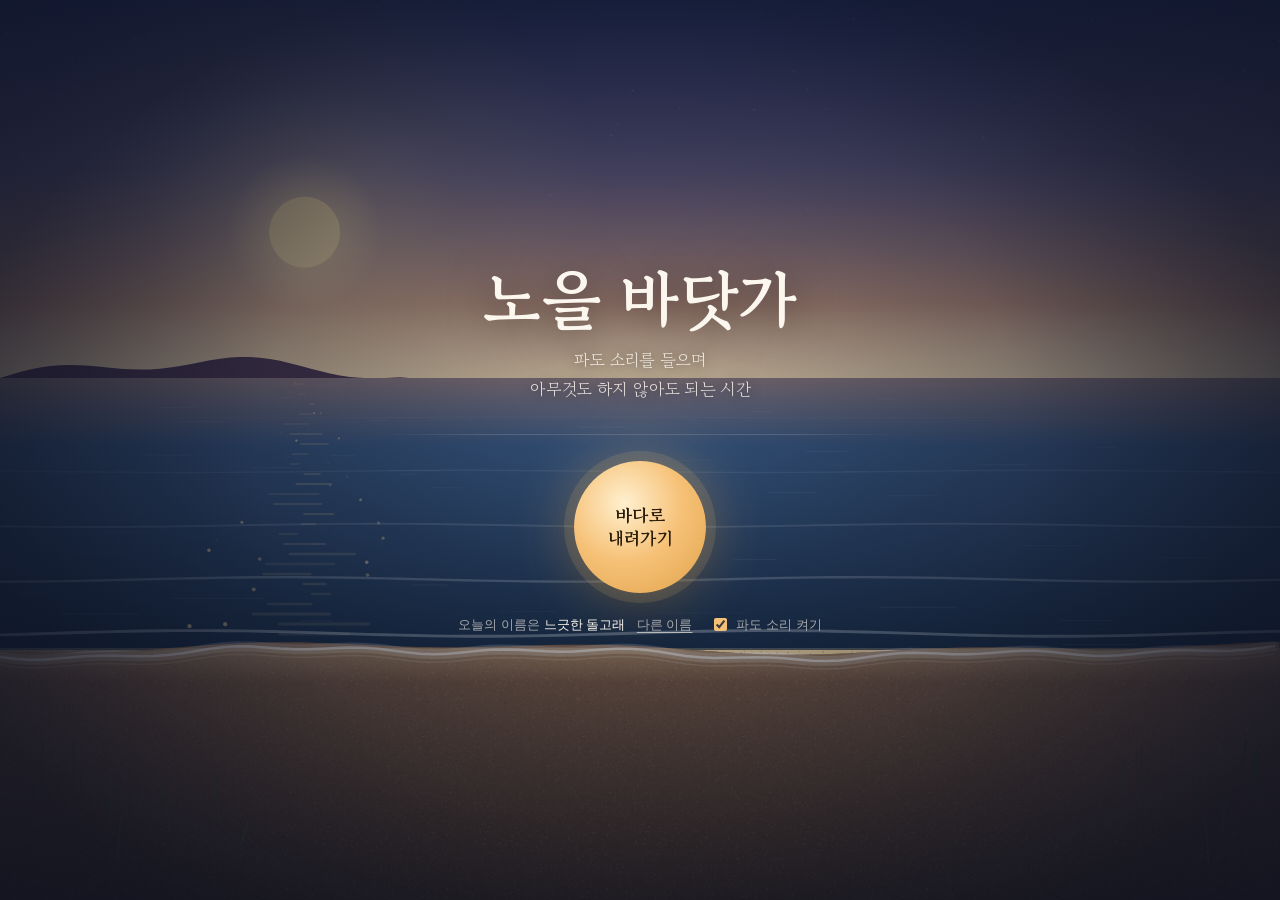
==== commit 41221c61: "노을 바닷가: 물멍하는 글 10편·sitemap·robots·검색/통계 자리 추가 (수익화 1단계) Co-Authored-By: Claude Fable 5.1 <noreply@an" ====
--- a/index.html
+++ b/index.html
@@ -4,6 +4,13 @@
 <meta charset="utf-8">
 <meta name="viewport" content="width=device-width, initial-scale=1, viewport-fit=cover">
 <title>노을 바닷가 · 물멍하는 곳</title>
+<!-- 검색 소유 확인: 사장님이 발급받은 코드로 바꿔 넣기 -->
+<!-- <meta name="naver-site-verification" content="여기에_네이버_코드"> -->
+<!-- <meta name="google-site-verification" content="여기에_구글_코드"> -->
+<link rel="canonical" href="https://sang456453-cloud.github.io/mulmeong/">
+<meta property="og:title" content="노을 바닷가 · 물멍하는 곳">
+<meta property="og:description" content="파도 소리를 들으며 잠시 쉬어가는 온라인 물멍 공간.">
+<meta property="og:url" content="https://sang456453-cloud.github.io/mulmeong/">
 <meta name="description" content="파도 소리를 들으며 잠시 쉬어가는 온라인 물멍 공간. 수영, 물수제비, 발 담그기, 소원배, 심호흡.">
 <link rel="preconnect" href="https://fonts.googleapis.com"><link rel="preconnect" href="https://fonts.gstatic.com" crossorigin>
 <link rel="stylesheet" href="https://fonts.googleapis.com/css2?family=Gowun+Batang:wght@400;700&display=swap">
@@ -132,7 +139,7 @@
  </nav>
  <div class="toast" id="toast"></div>
  <p class="hint">클릭이나 탭으로 걷고, WASD나 방향키로도 움직여요. 수영 중에도 같아요.</p>
- <p class="links"><a id="coffee" target="_blank" rel="noopener" hidden>개발자에게 커피 한 잔</a><a id="feedback" target="_blank" rel="noopener" hidden>의견 남기기</a></p>
+ <p class="links"><a href="글/">물멍하는 글</a><a id="coffee" target="_blank" rel="noopener" hidden>개발자에게 커피 한 잔</a><a id="feedback" target="_blank" rel="noopener" hidden>의견 남기기</a></p>
 </div>
 
 <div class="ask" id="ask"><form id="wishForm"><h3>소원배에 적을 한 줄</h3><p>한 사람당 소원배는 하나예요. 모두에게 보이고, 30자까지 적을 수 있어요.</p><input id="wishText" maxlength="30" placeholder="올해는 가족 모두 건강하게" autocomplete="off" required><div class="btns"><button type="button" id="wishCancel">취소</button><button type="submit">바다에 띄우기</button></div></form></div>
@@ -432,5 +439,7 @@
 $('#sound').onclick=()=>{if(!AC)startAudio();setAudio(!enabled);};
 })();
 </script>
+<!-- 방문자 통계(Cloudflare Web Analytics): 토큰 발급 후 주석을 풀고 YOUR_TOKEN만 바꾸기 -->
+<!-- <script defer src="https://static.cloudflareinsights.com/beacon.min.js" data-cf-beacon='{"token": "YOUR_TOKEN"}'></script> -->
 </body>
 </html>
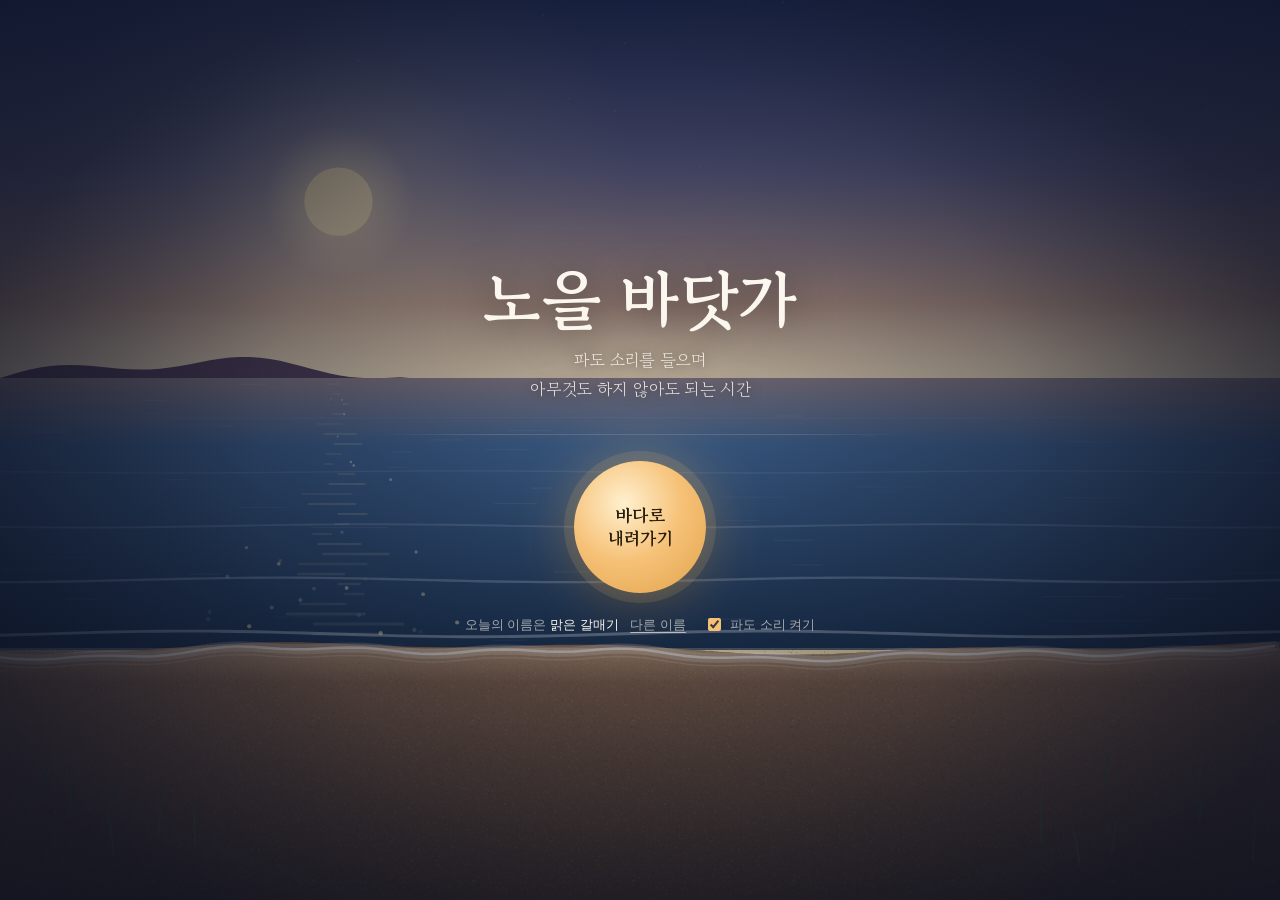
==== commit f3f83f51: "노을 바닷가: 구글 서치콘솔 소유 확인 태그·파일, Cloudflare Web Analytics 비콘 추가 Co-Authored-By: Claude Fable 5.1 <norepl" ====
--- a/index.html
+++ b/index.html
@@ -6,7 +6,7 @@
 <title>노을 바닷가 · 물멍하는 곳</title>
 <!-- 검색 소유 확인: 사장님이 발급받은 코드로 바꿔 넣기 -->
 <!-- <meta name="naver-site-verification" content="여기에_네이버_코드"> -->
-<!-- <meta name="google-site-verification" content="여기에_구글_코드"> -->
+<meta name="google-site-verification" content="o_FQm3LHeyaX7Wiu_-RGGxIRQg9sw2EyQJN6duLNS5E">
 <link rel="canonical" href="https://sang456453-cloud.github.io/mulmeong/">
 <meta property="og:title" content="노을 바닷가 · 물멍하는 곳">
 <meta property="og:description" content="파도 소리를 들으며 잠시 쉬어가는 온라인 물멍 공간.">
@@ -439,7 +439,7 @@
 $('#sound').onclick=()=>{if(!AC)startAudio();setAudio(!enabled);};
 })();
 </script>
-<!-- 방문자 통계(Cloudflare Web Analytics): 토큰 발급 후 주석을 풀고 YOUR_TOKEN만 바꾸기 -->
-<!-- <script defer src="https://static.cloudflareinsights.com/beacon.min.js" data-cf-beacon='{"token": "YOUR_TOKEN"}'></script> -->
+<!-- 방문자 통계(Cloudflare Web Analytics) -->
+<script defer src="https://static.cloudflareinsights.com/beacon.min.js" data-cf-beacon='{"token": "f8a5d884ce90479199271975ad7535ca"}'></script>
 </body>
 </html>
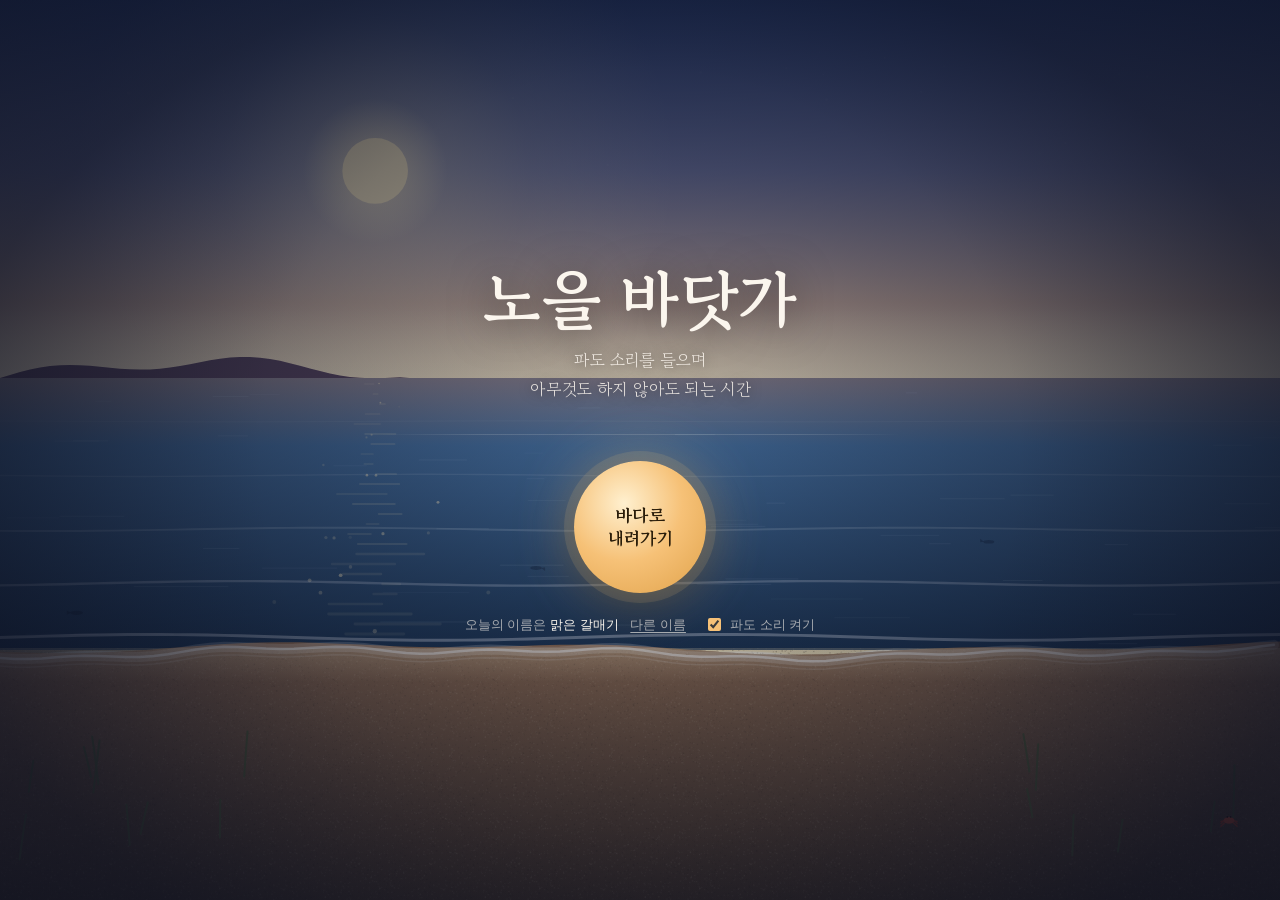
==== commit 8bcd9319: "노을 바닷가: 물수제비 오늘 기록·연속 콤보·반응, 게·물고기·갈매기, 배경 소리 4종 선택 Co-Authored-By: Claude Fable 5.1 <noreply@anthro" ====
--- a/index.html
+++ b/index.html
@@ -31,6 +31,8 @@
 .topright{position:absolute;right:18px;top:max(16px,env(safe-area-inset-top));display:flex;align-items:center;gap:8px}
 .count{font-size:12px;color:var(--ink);background:var(--glass);border:1px solid var(--line);border-radius:999px;padding:7px 12px;backdrop-filter:blur(10px)}
 .count:empty{display:none}
+select.count{appearance:none;-webkit-appearance:none;cursor:pointer;font-family:inherit;padding-right:22px;background-image:url("data:image/svg+xml,%3Csvg xmlns='http://www.w3.org/2000/svg' viewBox='0 0 10 6'%3E%3Cpath d='M1 1l4 4 4-4' fill='none' stroke='%23F6C177' stroke-width='1.4' stroke-linecap='round'/%3E%3C/svg%3E");background-repeat:no-repeat;background-position:right 9px center;background-size:10px}
+select.count option{background:#1c2740;color:var(--ink)}
 .count::before{content:"";display:inline-block;width:6px;height:6px;border-radius:50%;background:var(--gold);margin-right:7px;vertical-align:1px;box-shadow:0 0 8px var(--gold)}
 .iconbtn{position:relative;width:40px;height:40px;border-radius:50%;border:1px solid var(--line);background:var(--glass);color:var(--ink);cursor:pointer;backdrop-filter:blur(10px);display:grid;place-items:center}
 .iconbtn svg{width:18px;height:18px}
@@ -46,6 +48,7 @@
 .board li i{font-style:normal;font-family:var(--serif);font-size:16px;color:var(--sea)}
 .board li:first-child i{color:var(--gold)}
 .board li b{font-weight:500}
+.board li span{word-break:keep-all}
 .board li.empty{grid-template-columns:1fr;color:var(--muted)}
 .board li.me{border-top:1px solid var(--line);margin-top:6px;padding-top:8px;color:var(--gold)}
 /* 행동: 하나의 유리 띠 */
@@ -104,6 +107,7 @@
  .rail button[aria-pressed=true] small{color:var(--gold)}
  .toast{top:auto;bottom:122px;font-size:14px;white-space:normal;max-width:84%}
  .hint{display:none}
+ .brand span{display:none}.topright{gap:6px}.count{padding:6px 9px;font-size:11px}select.count{padding-right:20px;background-position:right 7px center}
  .links{right:16px;left:auto;bottom:auto;top:calc(max(16px,env(safe-area-inset-top)) + 50px);flex-direction:column;align-items:flex-end;gap:6px}
  .board{width:192px;padding:10px 12px 8px}.board h3{font-size:14px}.board li{font-size:12px}
 }
@@ -128,7 +132,7 @@
 <div class="ui" id="ui" style="opacity:0">
  <div class="brand"><svg viewBox="0 0 34 34" fill="none" stroke="currentColor" stroke-width="1.6" stroke-linecap="round"><circle cx="17" cy="14" r="6"/><path d="M3 23c3-3 6-3 9 0s6 3 9 0 6-3 9 0M3 29c3-3 6-3 9 0s6 3 9 0 6-3 9 0"/></svg><div><b>노을 바닷가</b><span>물멍하는 곳</span></div></div>
  <div class="board" id="board" hidden></div>
- <div class="topright"><span id="count" class="count"></span><button class="iconbtn" id="sound" aria-pressed="true" title="파도 소리 켜기/끄기"><svg class="i" viewBox="0 0 24 24"><path d="M4 10v4h4l5 4V6L8 10H4z"/><path d="M16 9c1.5 1.5 1.5 4.5 0 6M18.5 6.5c3 3 3 8 0 11"/></svg></button></div>
+ <div class="topright"><span id="count" class="count"></span><select id="soundMode" class="count" title="배경 소리 고르기" aria-label="배경 소리"><option value="wave">파도</option><option value="gull">파도와 갈매기</option><option value="cricket">밤 풀벌레</option><option value="rain">빗소리</option></select><button class="iconbtn" id="sound" aria-pressed="true" title="파도 소리 켜기/끄기"><svg class="i" viewBox="0 0 24 24"><path d="M4 10v4h4l5 4V6L8 10H4z"/><path d="M16 9c1.5 1.5 1.5 4.5 0 6M18.5 6.5c3 3 3 8 0 11"/></svg></button></div>
  <nav class="rail" aria-label="행동">
   <button data-act="gaze"><svg class="i" viewBox="0 0 24 24"><path d="M6 13a6 6 0 0 1 12 0"/><path d="M12 4v2M4.5 7.5l1.4 1.4M19.5 7.5l-1.4 1.4"/><path d="M2 17c2-2 4-2 6 0s4 2 6 0 4-2 6 0M2 21c2-2 4-2 6 0s4 2 6 0 4-2 6 0"/></svg><small>물멍</small></button>
   <button data-act="swim" id="swimBtn" aria-pressed="false"><svg class="i" viewBox="0 0 24 24"><circle cx="15" cy="7" r="2.5"/><path d="M3 12l5-5 4 4"/><path d="M2 18c2-2 4-2 6 0s4 2 6 0 4-2 6 0"/></svg><small>수영하기</small></button>
@@ -209,6 +213,12 @@
  const tx=.1+(h%1000)/1000*.8,ty=.1+((h>>10)%1000)/1000*.28;
  boats.push({id:w.id,name:String(w.name).slice(0,16),text:String(w.text).slice(0,30),fx:fromShore?clamp(+w.fx||.5,.05,.95):tx,fy:fromShore?1:ty,tx,ty,vx:((h>>20)&1?1:-1)*.004,ph:h%7});
  if(boats.length>12)boats.shift();}
+
+// 바닷가 생물: 게 1마리(모래, 다가가면 숨음), 물고기 그림자 3마리(물, 헤엄쳐 다가가면 달아남), 갈매기(가끔 하늘을 가로지름). 화면마다 다르고 서로 공유하지 않음
+const crab={fx:rnd(),fy:.35+rnd()*.5,dir:rnd()<.5?-1:1,hide:0,t:0,seen:false};
+const fish=Array.from({length:3},()=>({fx:rnd(),fy:.55+rnd()*.4,dir:rnd()<.5?-1:1,sp:.015+rnd()*.015,ph:rnd()*7}));
+const gulls=[];let gullT=20+rnd()*30,gullSeen=false;
+function spawnGull(){const dir=rnd()<.5?1:-1;gulls.push({fx:dir>0?-.05:1.05,fy:.12+rnd()*.2,dir,sp:.05+rnd()*.03,ph:rnd()*7,sc:.6+rnd()*.6});if(!gullSeen){gullSeen=true;toast('갈매기가 지나가요');}gullCall();}
 
 // 함께 머물기: Supabase Realtime(무료 플랜) 채널로 위치만 주고받음. 서버 코드·DB 없음
 const remotes={};let chan=null,db=null,joined=false,lastSend=0,lastSent='';
@@ -235,18 +245,19 @@
 // 물수제비 순위판: 지금 이 바닷가에 있는 사람(나·NPC·함께 모드 접속자) 기준. 내 기록만 브라우저에 저장
 let boardDirty=true;
 const SAVE='mulmeong.skips';
+const saveSkips=()=>{try{localStorage.setItem(SAVE,JSON.stringify({skips:player.skips,best:player.best,todayBest:player.todayBest,todayDate:player.todayDate,streak:player.streak}));}catch(e){}};
 const el=(tag,text,cls)=>{const e=document.createElement(tag);if(text!=null)e.textContent=text;if(cls)e.className=cls;return e;};
 function renderBoard(){boardDirty=false;const box=$('#board');box.hidden=!player;if(!player)return;box.replaceChildren(el('h3','물수제비'),el('small','지금 바닷가에 있는 사람'));
  const ol=el('ol'),top=[player,...Object.values(remotes)].filter(c=>c.skips>0).sort((a,b)=>b.skips-a.skips).slice(0,3);
  top.forEach((c,i)=>{const li=el('li');li.append(el('i',i+1),el('span',c.name),el('b',c.skips+'번'));ol.append(li);});
  if(!top.length)ol.append(el('li','아직 아무도 던지지 않았어요','empty'));
- const me=el('li',null,'me');me.append(el('i','나'),el('span',player.best?'최고 '+player.best+'번 튕김':'아직 안 던졌어요'),el('b',(player.skips||0)+'번'));ol.append(me);box.append(ol);}
+ const me=el('li',null,'me');me.append(el('i','나'),el('span',player.best?'최고 '+player.best+'번'+(player.todayBest&&player.todayDate===new Date().toDateString()?' · 오늘 '+player.todayBest+'번':'')+(player.streak>=2?' · '+player.streak+'연속':''):'아직 안 던졌어요'),el('b',(player.skips||0)+'번'));ol.append(me);box.append(ol);}
 
 function setGoal(c,x,y,then){const g=clampGoal(c,x,y);c.tx=g.x;c.ty=g.y;c.then=then||null;c.sit=false;if(then!=='land')c.after=null;}
 // 튕기는 횟수는 1~9번 랜덤(적게 튕기는 쪽이 흔함). 많이 튕길수록 멀리, 오래 날아간다
 function throwStone(c,hops){c.sit=false;c.state='throw';c.t=0;const l=L(),dir=c.face||1;hops=hops||1+(rnd()*rnd()*9|0);
  c.skips=(c.skips||0)+1;c.best=Math.max(c.best||0,hops);boardDirty=true;
- if(c===player)try{localStorage.setItem(SAVE,JSON.stringify({skips:c.skips,best:c.best}));}catch(e){}
+ if(c===player)saveSkips();
  const sx=c.x,sy=c.swim?c.y:l.shore-2,ex=clamp(sx+dir*(60+hops*35)*(.8+rnd()*.4),20,W-20),ey=l.horizon+(l.shore-l.horizon)*clamp(.5-hops*.045,.1,.5);
  stones.push({sx,sy,ex,ey,p:0,hops,dur:.9+hops*.22,prev:0,owner:c});return hops;}
 function splash(x,y,n){const l=L(),k=.35+clamp((y-l.horizon)/(l.shore-l.horizon),0,1)*.9;for(let i=0;i<n;i++)particles.push({x,y,vx:(rnd()-.5)*70*k,vy:-(40+rnd()*70)*k,a:.9,k});}
@@ -272,13 +283,25 @@
  for(let i=ripples.length;i--;){const r=ripples[i];r.r+=40*r.s*dt;r.a-=dt*.55;if(r.a<=0)ripples.splice(i,1);}
  for(let i=stones.length;i--;){const s=stones[i];s.p+=dt/s.dur;
   if(s.p>=1){ripples.push(mkRipple(s.ex,s.ey,1.2));splash(s.ex,s.ey,8);plop(.8);floaters.push({x:s.ex,y:s.ey-10,text:s.hops+'번!',a:1});
-   if(s.owner===player)toast(s.hops+'번 튕겼어요!'+(s.hops>=player.best?' 최고 기록':''));stones.splice(i,1);continue;}
+   if(s.owner===player){const h=s.hops,today=new Date().toDateString();player.streak=h>=3?(player.streak||0)+1:0;if(player.todayDate!==today){player.todayDate=today;player.todayBest=0;}player.todayBest=Math.max(player.todayBest||0,h);saveSkips();boardDirty=true;
+    const say=h>=9?'아홉 번… 바다가 잠깐 조용해졌어요':h>=7?'저 멀리까지 갔어요!':h>=5?'갈매기가 돌아봤어요':h>=3?'잔물결이 '+h+'번':h===2?'두 번, 퐁퐁':'퐁, 한 번';
+    toast(h+'번 튕겼어요 · '+say+(h>=player.best?' · 최고 기록':'')+(player.streak>=3?' · '+player.streak+'연속!':''));if(h>=5)spawnGull();}
+   stones.splice(i,1);continue;}
   const k=Math.floor(s.hops*s.p);if(k>s.prev){s.prev=k;const x=lerp(s.sx,s.ex,s.p),y=lerp(s.sy,s.ey,s.p);ripples.push(mkRipple(x,y,.9));splash(x,y,5);plop();}}
  for(let i=particles.length;i--;){const p=particles[i];p.vy+=220*p.k*dt;p.x+=p.vx*dt;p.y+=p.vy*dt;p.a-=dt*1.6;if(p.a<=0)particles.splice(i,1);}
  for(let i=floaters.length;i--;){const f=floaters[i];f.y-=25*dt;f.a-=dt*.8;if(f.a<=0)floaters.splice(i,1);}
  for(const b of boats){const dx=b.tx-b.fx,dy=b.ty-b.fy,d=Math.hypot(dx,dy);
   if(d>.003){const s=Math.min(1,.02*dt/d);b.fx+=dx*s;b.fy+=dy*s;}
-  else{b.fx+=b.vx*dt;if(b.fx<.08||b.fx>.92)b.vx*=-1;b.tx=b.fx;}}}
+  else{b.fx+=b.vx*dt;if(b.fx<.08||b.fx>.92)b.vx*=-1;b.tx=b.fx;}}
+ // 생물
+ if(player){const cx=crab.fx*W,cy=l.shore+(l.bottom-l.shore)*crab.fy;
+  if(crab.hide>0){crab.hide-=dt;if(crab.hide<=0){crab.fx=rnd();crab.fy=.35+rnd()*.5;}}
+  else{crab.t+=dt;if(Math.hypot(player.x-cx,player.y-cy)<70*depth(cy)){crab.hide=5;if(!crab.seen){crab.seen=true;toast('게 한 마리가 모래 속으로 숨었어요');}}
+   else if(Math.sin(crab.t*.7)>0){crab.fx+=crab.dir*.012*dt;if(crab.fx<.03||crab.fx>.97)crab.dir*=-1;}}
+  for(const f of fish){const fx=f.fx*W,fy=l.horizon+(l.shore-l.horizon)*f.fy,near=player.swim&&Math.hypot(player.x-fx,player.y-fy)<45;if(near)f.dir=player.x>fx?-1:1;f.fx+=f.dir*(near?.12:f.sp)*dt;
+   if(f.fx<-.05){f.fx=1.05;f.fy=.55+rnd()*.4;}else if(f.fx>1.05){f.fx=-.05;f.fy=.55+rnd()*.4;}}}
+ gullT-=dt;if(gullT<=0){gullT=(soundMode==='gull'?12:35)+rnd()*25;if(dayPhase()<.62||soundMode==='gull')spawnGull();}
+ for(let i=gulls.length;i--;){const g=gulls[i];g.fx+=g.dir*g.sp*dt;if(g.fx<-.1||g.fx>1.1)gulls.splice(i,1);}}
 
 // 그리기
 function drawScene(t){const l=L(),swell=Math.sin(t*.53),p=dayPhase(),S=sky(p);let g;
@@ -325,6 +348,19 @@
  for(const r of grass){const x=r.fx*W,y=l.shore+(l.bottom-l.shore)*r.fy,sw=Math.sin(t*1.1+r.ph)*4;ctx.beginPath();ctx.moveTo(x,y);ctx.quadraticCurveTo(x+sw,y-r.h*.6,x+sw*1.8,y-r.h);ctx.stroke();}}
 function drawRipple(r){const l=L(),k=.35+clamp((r.y-l.horizon)/(l.shore-l.horizon),0,1)*.9;ctx.strokeStyle=`rgba(220,235,255,${r.a})`;ctx.lineWidth=1.2;ctx.beginPath();ctx.ellipse(r.x,r.y,r.r*k,r.r*k*.32,0,0,7);ctx.stroke();}
 function drawStone(s){const x=lerp(s.sx,s.ex,s.p),y=lerp(s.sy,s.ey,s.p),h=Math.abs(Math.sin(Math.PI*s.hops*s.p))*(26*(1-s.p)+3);ctx.fillStyle='#9aa3ad';ctx.beginPath();ctx.arc(x,y-h,3,0,7);ctx.fill();}
+function drawCreatures(t){const l=L(),p=dayPhase(),dl=p<.6?Math.min(1,Math.sin(Math.PI*p/.6)*1.4):0;
+ // 물고기 그림자: 물속이라 밤엔 거의 안 보임
+ for(const f of fish){const x=f.fx*W,y=l.horizon+(l.shore-l.horizon)*f.fy,d=depth(y),sw=Math.sin(t*5+f.ph)*2*d;ctx.fillStyle=`rgba(8,18,40,${.1+.22*dl})`;ctx.beginPath();ctx.ellipse(x,y,9*d,3*d,0,0,7);ctx.fill();
+  ctx.beginPath();ctx.moveTo(x-f.dir*8*d,y);ctx.lineTo(x-f.dir*14*d,y-3*d+sw);ctx.lineTo(x-f.dir*14*d,y+3*d+sw);ctx.closePath();ctx.fill();}
+ // 갈매기: 날갯짓하는 M자
+ ctx.lineCap='round';
+ for(const g of gulls){const x=g.fx*W,y=g.fy*l.horizon+Math.sin(t*1.5+g.ph)*4,s=7*g.sc,fl=Math.sin(t*7+g.ph)*s*.6;ctx.strokeStyle=dl>.5?`rgba(250,246,240,${.5+.3*dl})`:'rgba(200,205,220,.55)';ctx.lineWidth=1.4*g.sc;
+  ctx.beginPath();ctx.moveTo(x-s*1.6,y-fl*.3);ctx.quadraticCurveTo(x-s*.8,y-fl,x,y);ctx.quadraticCurveTo(x+s*.8,y-fl,x+s*1.6,y-fl*.3);ctx.stroke();}
+ // 게: 다가가면 1초 동안 모래로 가라앉았다가 다른 자리에 다시 나옴
+ if(crab.hide<=0||crab.hide>4){const x=crab.fx*W,y=l.shore+(l.bottom-l.shore)*crab.fy,d=depth(y),s=4*d,sink=crab.hide>0?clamp(5-crab.hide,0,1):0;ctx.save();ctx.globalAlpha=(1-sink)*(.6+.4*dl);ctx.translate(x,y+sink*6);
+  const leg=crab.hide>0?0:Math.sin(t*10)*s*.4;ctx.strokeStyle='#b9472e';ctx.lineWidth=Math.max(1,1.2*d);
+  for(let i=-1;i<=1;i+=2)for(let k=0;k<3;k++){ctx.beginPath();ctx.moveTo(i*s*.8,-s*.2+k*s*.3);ctx.lineTo(i*s*1.7,s*.3+k*s*.3+(k%2?leg:-leg));ctx.stroke();}
+  ctx.fillStyle='#d9583a';ctx.beginPath();ctx.ellipse(0,0,s*1.1,s*.7,0,0,7);ctx.fill();ctx.fillStyle='#2b1510';ctx.beginPath();ctx.arc(-s*.35,-s*.7,s*.18,0,7);ctx.arc(s*.35,-s*.7,s*.18,0,7);ctx.fill();ctx.restore();}}
 function drawVignette(){const g=ctx.createRadialGradient(W/2,H*.5,Math.min(W,H)*.42,W/2,H*.5,Math.max(W,H)*.78);g.addColorStop(0,'rgba(10,12,24,0)');g.addColorStop(1,'rgba(10,12,24,.55)');ctx.fillStyle=g;ctx.fillRect(0,0,W,H);}
 function drawFX(){for(const p of particles){ctx.fillStyle=`rgba(225,240,255,${p.a})`;ctx.beginPath();ctx.arc(p.x,p.y,1.6*p.k,0,7);ctx.fill();}
  ctx.textAlign='center';ctx.textBaseline='middle';ctx.font='bold 15px sans-serif';
@@ -370,7 +406,7 @@
 function frame(now){const dt=Math.min(.05,(now-last)/1000);last=now;const t=now/1000;
  if(player){stepChar(player,dt);keyMove(player,dt);sendMove();}
  for(const id in remotes)stepChar(remotes[id],dt);
- updateFX(dt);drawScene(t);
+ updateFX(dt);drawScene(t);drawCreatures(t);
  for(const b of boats)drawBoat(b,t);for(const r of ripples)drawRipple(r);for(const s of stones)drawStone(s);
  const chars=Object.values(remotes);if(player)chars.push(player);chars.sort((a,b)=>a.y-b.y);for(const c of chars)drawChar(c,t);
  drawFX();drawVignette();if(boardDirty)renderBoard();
@@ -378,19 +414,33 @@
 requestAnimationFrame(frame);
 
 // 소리: 파일 없이 브라우저가 직접 합성(무료·저작권 걱정 없음). 약 12초마다 한 번씩 밀려왔다 빠지는 파도
-let AC,master,whiteBuf,enabled=true;
+let AC,master,whiteBuf,enabled=true,waveBus,crBus,rainBus;
+// 배경 소리 고르기: 파도 / 파도+갈매기 / 밤 풀벌레 / 빗소리. 전부 합성이라 파일 없음. 선택은 브라우저에 기억
+const SNDKEY='mulmeong.sound';let soundMode=['wave','gull','cricket','rain'].includes(store(SNDKEY))?store(SNDKEY):'wave';$('#soundMode').value=soundMode;
+function setMode(m){soundMode=m;store(SNDKEY,m);$('#soundMode').value=m;if(!AC)return;const n=AC.currentTime,r=(g,v)=>g.gain.setTargetAtTime(v,n,1.2);
+ r(waveBus,m==='rain'?.3:m==='cricket'?.45:1);r(crBus,m==='cricket'?.025:0);r(rainBus,m==='rain'?.2:0);}
+// 갈매기 울음: 짧게 내려가는 톱니파 한두 번. 파도+갈매기 모드에서만
+function gullCall(){if(!AC||!enabled||soundMode!=='gull')return;const n=AC.currentTime;
+ for(let i=0,k=1+(rnd()*2|0);i<k;i++){const t0=n+i*.28,o=AC.createOscillator(),g=AC.createGain(),f=AC.createBiquadFilter();o.type='sawtooth';o.frequency.setValueAtTime(1500+rnd()*300,t0);o.frequency.exponentialRampToValueAtTime(900,t0+.22);f.type='lowpass';f.frequency.value=2600;
+  g.gain.setValueAtTime(.0001,t0);g.gain.exponentialRampToValueAtTime(.06,t0+.03);g.gain.exponentialRampToValueAtTime(.001,t0+.25);o.connect(f).connect(g).connect(master);o.start(t0);o.stop(t0+.26);}}
 function noise(brown){const b=AC.createBuffer(1,AC.sampleRate*3,AC.sampleRate),d=b.getChannelData(0);let l=0;
  for(let i=0;i<d.length;i++){const w=rnd()*2-1;if(brown){l=(l+.02*w)/1.02;d[i]=l*3.5;}else d[i]=w;}return b;}
 function startAudio(){if(AC)return;AC=new(window.AudioContext||window.webkitAudioContext)();master=AC.createGain();master.gain.value=0;master.connect(AC.destination);
- const swellHz=.085;
- const layer=(buf,type,freq,q,base,depthAmt,delay)=>{const src=AC.createBufferSource();src.buffer=buf;src.loop=true;const f=AC.createBiquadFilter();f.type=type;f.frequency.value=freq;f.Q.value=q;
-  const g=AC.createGain();g.gain.value=base;src.connect(f).connect(g).connect(master);src.start();
+ const swellHz=.085;waveBus=AC.createGain();waveBus.gain.value=1;waveBus.connect(master);
+ const layer=(buf,type,freq,q,base,depthAmt,delay,dest=waveBus)=>{const src=AC.createBufferSource();src.buffer=buf;src.loop=true;const f=AC.createBiquadFilter();f.type=type;f.frequency.value=freq;f.Q.value=q;
+  const g=AC.createGain();g.gain.value=base;src.connect(f).connect(g).connect(dest);src.start();
   if(depthAmt){const lfo=AC.createOscillator();lfo.frequency.value=swellHz;const lg=AC.createGain();lg.gain.value=depthAmt;lfo.connect(lg).connect(g.gain);lfo.start(AC.currentTime+delay);}};
  whiteBuf=noise(false);
  layer(noise(true),'lowpass',420,.6,.55,.45,0);    // 밀려오는 파도(저음)
  layer(whiteBuf,'bandpass',2200,.7,.07,.06,1.8);   // 부서지는 거품(고음), 조금 늦게 따라옴
  layer(whiteBuf,'highpass',5000,.7,.012,0,0);      // 바닷바람
- setAudio(enabled);}
+ // 빗소리: 중음 잡음이 조금씩 세졌다 약해짐
+ rainBus=AC.createGain();rainBus.gain.value=0;rainBus.connect(master);layer(whiteBuf,'bandpass',1600,.4,1,.25,0,rainBus);
+ // 풀벌레: 4.3kHz 한 음을 24Hz로 떨고, 0.6Hz로 울었다 쉬었다
+ crBus=AC.createGain();crBus.gain.value=0;crBus.connect(master);const cr=AC.createOscillator();cr.type='sine';cr.frequency.value=4300;const am=AC.createGain();am.gain.value=0;
+ for(const [hz,amt] of [[24,.5],[.6,.5]]){const o=AC.createOscillator();o.frequency.value=hz;const g=AC.createGain();g.gain.value=amt;o.connect(g).connect(am.gain);o.start();}
+ cr.connect(am).connect(crBus);cr.start();
+ setMode(soundMode);setAudio(enabled);}
 // 첨벙 = 낮은 "첨"(둔탁한 울림) + 물 튀는 잡음(높은 데서 낮은 데로) + 물방울 "벙"(짧은 고음 몇 개). 파도 소리보다 크게
 function splashSound(v=1){if(!AC||!enabled)return;const n=AC.currentTime;
  const src=AC.createBufferSource();src.buffer=whiteBuf;const f=AC.createBiquadFilter();f.type='bandpass';f.Q.value=.6;f.frequency.setValueAtTime(3200,n);f.frequency.exponentialRampToValueAtTime(500,n+.28);
@@ -434,9 +484,10 @@
  else if(a==='boat'){if(myWish){toast(`소원배는 한 사람당 하나예요 · 내 소원: “${myWish.text}”`);return;}$('#wishText').value='';ask.classList.add('on');setTimeout(()=>$('#wishText').focus(),50);}
  else if(a==='breath')startBreath();});
 $('#enter').onclick=()=>{player=makeChar(nick,.5,.75,rnd()*360|0,false);$('#gate').classList.add('off');$('#ui').style.opacity=1;
- try{const s=JSON.parse(localStorage.getItem(SAVE));if(s){player.skips=s.skips|0;player.best=s.best|0;}}catch(e){}boardDirty=true;if(myWish)addWish(myWish);
+ try{const s=JSON.parse(localStorage.getItem(SAVE));if(s){player.skips=s.skips|0;player.best=s.best|0;player.todayBest=s.todayBest|0;player.todayDate=s.todayDate;player.streak=s.streak|0;}}catch(e){}boardDirty=true;if(myWish)addWish(myWish);
  if($('#soundOpt').checked)startAudio();else setAudio(false);toast(`${nick}님, 오늘은 ${OUTFITS[player.outfit]} 차림이에요. 천천히 머물다 가세요`);connect().catch(e=>console.warn('함께 모드 연결 실패, 혼자 모드로 계속',e));};
 $('#sound').onclick=()=>{if(!AC)startAudio();setAudio(!enabled);};
+$('#soundMode').onchange=e=>{const m=e.target.value;if(!AC)startAudio();setMode(m);if(!enabled)setAudio(true);toast({wave:'이제 파도 소리만 들려요',gull:'갈매기가 가끔 울어요',cricket:'밤 풀벌레 소리로 바꿨어요',rain:'빗소리로 바꿨어요'}[m]);}; // startAudio가 저장된 모드로 select를 되돌리므로 값을 먼저 읽는다
 })();
 </script>
 <!-- 방문자 통계(Cloudflare Web Analytics) -->
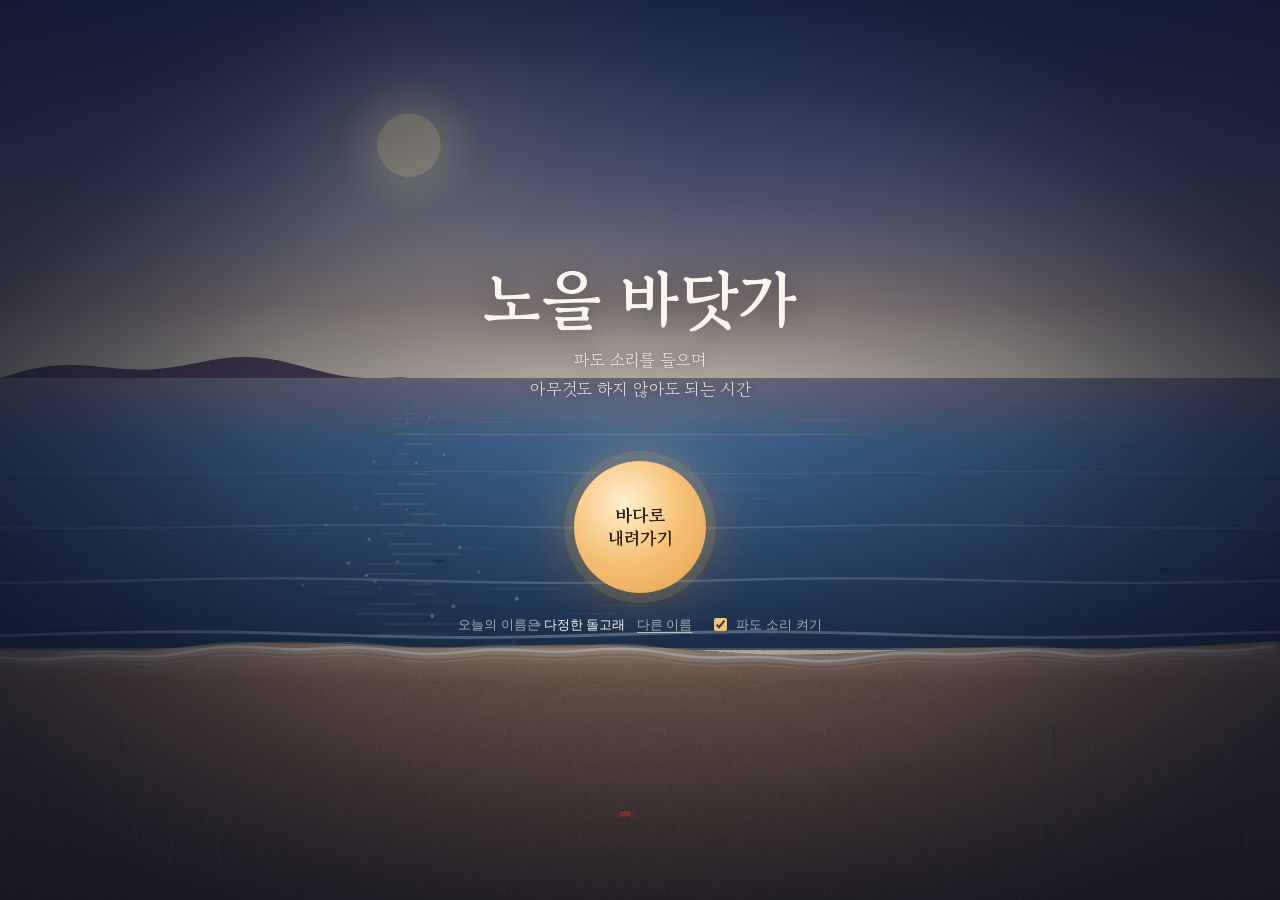
==== commit ead06bc1: "노을 바닷가: 모바일에서 소리 선택·기록판이 제목과 겹치지 않게 배치 Co-Authored-By: Claude Fable 5.1 <noreply@anthropic.com>" ====
--- a/index.html
+++ b/index.html
@@ -107,8 +107,8 @@
  .rail button[aria-pressed=true] small{color:var(--gold)}
  .toast{top:auto;bottom:122px;font-size:14px;white-space:normal;max-width:84%}
  .hint{display:none}
- .brand span{display:none}.topright{gap:6px}.count{padding:6px 9px;font-size:11px}select.count{padding-right:20px;background-position:right 7px center}
- .links{right:16px;left:auto;bottom:auto;top:calc(max(16px,env(safe-area-inset-top)) + 50px);flex-direction:column;align-items:flex-end;gap:6px}
+ .topright{top:calc(max(16px,env(safe-area-inset-top)) + 48px);gap:6px}.board{top:calc(max(18px,env(safe-area-inset-top)) + 96px)}.count{padding:6px 9px;font-size:11px}select.count{padding-right:20px;background-position:right 7px center} /* 제목과 겹치지 않게 한 줄 아래로 */
+ .links{right:16px;left:auto;bottom:auto;top:calc(max(16px,env(safe-area-inset-top)) + 98px);flex-direction:column;align-items:flex-end;gap:6px}
  .board{width:192px;padding:10px 12px 8px}.board h3{font-size:14px}.board li{font-size:12px}
 }
 </style>
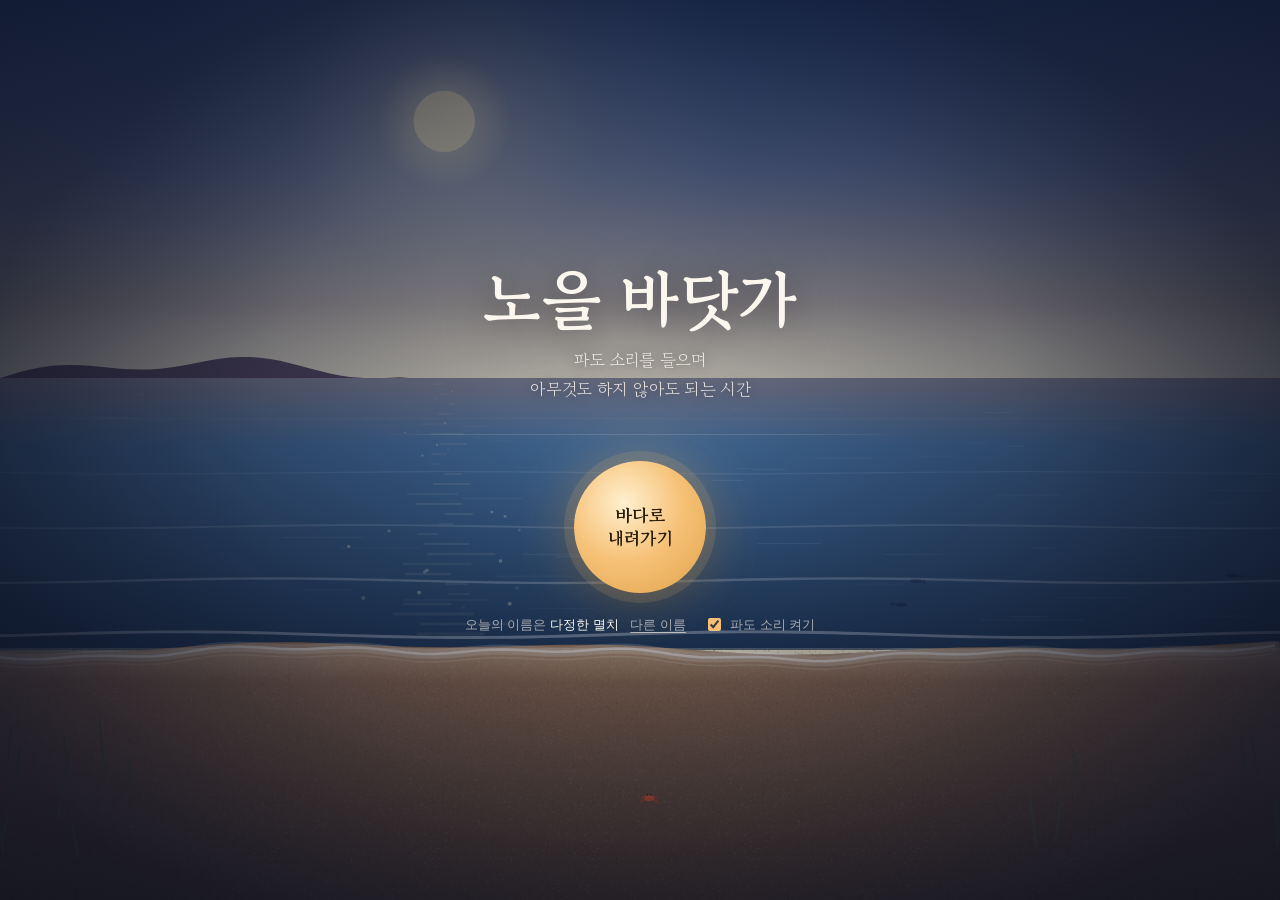
==== commit c4e2e59f: "노을 바닷가: 사장님 구글 계정용 서치콘솔 확인 태그·파일 추가 Co-Authored-By: Claude Fable 5.1 <noreply@anthropic.com>" ====
--- a/index.html
+++ b/index.html
@@ -7,6 +7,7 @@
 <!-- 검색 소유 확인: 사장님이 발급받은 코드로 바꿔 넣기 -->
 <!-- <meta name="naver-site-verification" content="여기에_네이버_코드"> -->
 <meta name="google-site-verification" content="o_FQm3LHeyaX7Wiu_-RGGxIRQg9sw2EyQJN6duLNS5E">
+<meta name="google-site-verification" content="1PLEExPEC_xuSKN7fP6peDHfnMCUivn9Yy2qoBuzuHs">
 <link rel="canonical" href="https://sang456453-cloud.github.io/mulmeong/">
 <meta property="og:title" content="노을 바닷가 · 물멍하는 곳">
 <meta property="og:description" content="파도 소리를 들으며 잠시 쉬어가는 온라인 물멍 공간.">
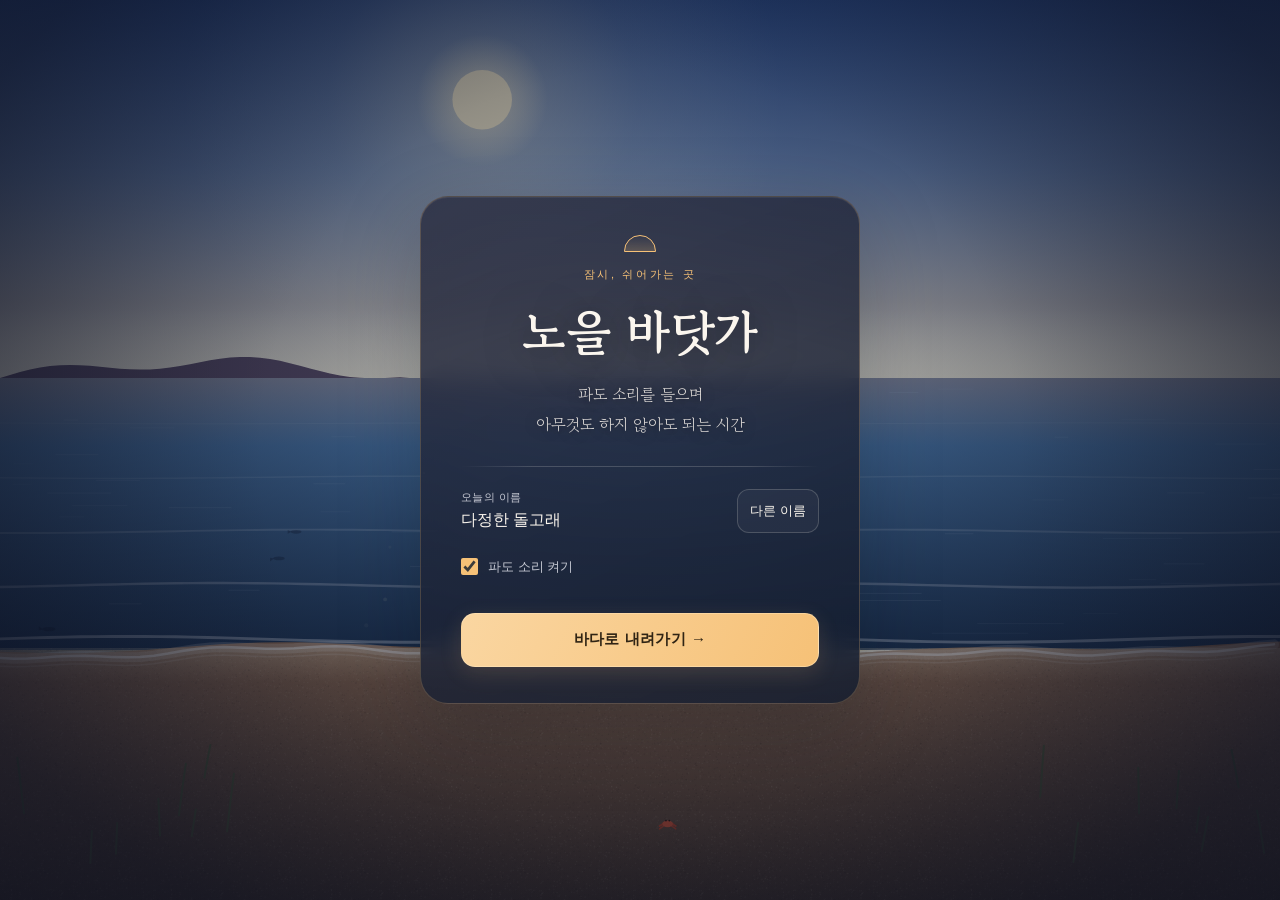
==== commit ecb94274: "노을 바닷가 공개: 입장 화면 디자인, 1인칭 물멍, 바다 탭 자동 수영, 말풍선 채팅 Co-Authored-By: Claude Fable 5.1 <noreply@anthropic" ====
--- a/index.html
+++ b/index.html
@@ -16,70 +16,92 @@
 <link rel="preconnect" href="https://fonts.googleapis.com"><link rel="preconnect" href="https://fonts.gstatic.com" crossorigin>
 <link rel="stylesheet" href="https://fonts.googleapis.com/css2?family=Gowun+Batang:wght@400;700&display=swap">
 <style>
-:root{--ink:#FBF6EE;--muted:rgba(251,246,238,.62);--glass:rgba(22,32,54,.58);--glass-2:rgba(22,32,54,.8);--line:rgba(251,246,238,.14);--gold:#F6C177;--gold-deep:#E0A24A;--sea:#8FA5BF;--serif:"Gowun Batang",Pretendard,serif;--sans:Pretendard,-apple-system,"Apple SD Gothic Neo","Malgun Gothic",sans-serif}
+:root{--ink:#FBF6EE;--muted:#C5C8D2;--glass:rgba(22,32,54,.78);--glass-2:rgba(22,32,54,.94);--line:rgba(251,246,238,.18);--gold:#F6C177;--gold-deep:#E0A24A;--sea:#8FA5BF;--serif:"Gowun Batang",Pretendard,serif;--sans:Pretendard,-apple-system,"Apple SD Gothic Neo","Malgun Gothic",sans-serif}
 *{box-sizing:border-box}
 html,body{margin:0;height:100%;background:#1c2740;color:var(--ink);font-family:var(--sans);font-size:14px;line-height:1.5;overflow:hidden;-webkit-tap-highlight-color:transparent}
-button{font-family:inherit}
+button,select,input{font-family:inherit}
+button,a,select,input{touch-action:manipulation}
+[hidden]{display:none!important}
 :focus-visible{outline:2px solid var(--gold);outline-offset:3px}
 canvas{position:fixed;inset:0;width:100%;height:100%;display:block;touch-action:none}
 .ui{position:fixed;inset:0;pointer-events:none;transition:opacity 1.4s}
 .ui>*{pointer-events:auto}
+.gate:not(.off)~.ui{visibility:hidden}
+.topright,.board,.rail,.links{box-shadow:0 8px 28px rgba(6,12,26,.18),inset 0 1px 0 rgba(255,255,255,.04);-webkit-backdrop-filter:blur(18px);backdrop-filter:blur(18px)}
 /* 상단 */
 .brand{position:absolute;left:22px;top:max(18px,env(safe-area-inset-top));display:flex;align-items:center;gap:10px;color:var(--ink);text-shadow:0 1px 10px rgba(0,0,0,.5)}
 .brand svg{width:30px;height:30px;color:var(--gold);filter:drop-shadow(0 0 6px rgba(246,193,119,.5))}
 .brand b{font-family:var(--serif);font-weight:700;font-size:19px}
 .brand span{display:block;font-size:11px;color:var(--muted);margin-top:1px}
-.topright{position:absolute;right:18px;top:max(16px,env(safe-area-inset-top));display:flex;align-items:center;gap:8px}
-.count{font-size:12px;color:var(--ink);background:var(--glass);border:1px solid var(--line);border-radius:999px;padding:7px 12px;backdrop-filter:blur(10px)}
+.topright{position:absolute;right:max(24px,env(safe-area-inset-right));top:max(20px,env(safe-area-inset-top));display:flex;align-items:center;gap:6px;max-width:calc(100% - 240px);padding:5px;background:var(--glass);border:1px solid var(--line);border-radius:18px}
+.count{font-size:12px;color:var(--ink);background:transparent;border:1px solid transparent;border-radius:12px;padding:10px 12px;white-space:nowrap;min-width:0}
+#count{order:1;color:var(--muted)}
+#sound{order:2}
+select.count{min-height:44px;background-color:rgba(255,255,255,.05);border-color:var(--line)}
 .count:empty{display:none}
 select.count{appearance:none;-webkit-appearance:none;cursor:pointer;font-family:inherit;padding-right:22px;background-image:url("data:image/svg+xml,%3Csvg xmlns='http://www.w3.org/2000/svg' viewBox='0 0 10 6'%3E%3Cpath d='M1 1l4 4 4-4' fill='none' stroke='%23F6C177' stroke-width='1.4' stroke-linecap='round'/%3E%3C/svg%3E");background-repeat:no-repeat;background-position:right 9px center;background-size:10px}
 select.count option{background:#1c2740;color:var(--ink)}
-.count::before{content:"";display:inline-block;width:6px;height:6px;border-radius:50%;background:var(--gold);margin-right:7px;vertical-align:1px;box-shadow:0 0 8px var(--gold)}
-.iconbtn{position:relative;width:40px;height:40px;border-radius:50%;border:1px solid var(--line);background:var(--glass);color:var(--ink);cursor:pointer;backdrop-filter:blur(10px);display:grid;place-items:center}
+#count::before{content:"";display:inline-block;width:6px;height:6px;border-radius:50%;background:var(--gold);margin-right:7px;vertical-align:1px;box-shadow:0 0 8px var(--gold)}
+.iconbtn{position:relative;width:44px;height:44px;flex-shrink:0;border-radius:12px;border:1px solid var(--line);background:rgba(255,255,255,.04);color:var(--gold);cursor:pointer;display:grid;place-items:center}
 .iconbtn svg{width:18px;height:18px}
 .iconbtn[aria-pressed=false]{color:var(--muted)}
 .iconbtn[aria-pressed=false]::after{content:"";position:absolute;width:22px;height:1.5px;background:var(--muted);transform:rotate(-45deg)}
 svg.i{width:22px;height:22px;fill:none;stroke:currentColor;stroke-width:1.6;stroke-linecap:round;stroke-linejoin:round}
 /* 순위판 */
-.board{position:absolute;left:22px;top:calc(max(18px,env(safe-area-inset-top)) + 58px);width:224px;background:var(--glass);border:1px solid var(--line);border-top:2px solid var(--gold);border-radius:6px 6px 18px 18px;padding:12px 14px 10px;backdrop-filter:blur(12px)}
-.board h3{margin:0;font-family:var(--serif);font-size:15px;font-weight:700}
+.board{position:absolute;left:22px;top:calc(max(18px,env(safe-area-inset-top)) + 58px);width:240px;max-height:calc(100dvh - 180px);overflow:auto;background:var(--glass);border:1px solid var(--line);border-radius:18px;padding:16px 18px}
+.board h3{margin:0;color:var(--gold);font-family:var(--serif);font-size:15px;font-weight:700}
 .board small{display:block;font-size:11px;color:var(--muted);margin:2px 0 8px}
 .board ol{margin:0;padding:0;list-style:none}
-.board li{display:grid;grid-template-columns:20px 1fr auto;align-items:baseline;gap:8px;padding:4px 0;font-size:13px}
+.board li{display:grid;grid-template-columns:20px minmax(0,1fr) auto;align-items:baseline;gap:8px;padding:4px 0;font-size:13px}
 .board li i{font-style:normal;font-family:var(--serif);font-size:16px;color:var(--sea)}
 .board li:first-child i{color:var(--gold)}
 .board li b{font-weight:500}
-.board li span{word-break:keep-all}
+.board li span{overflow-wrap:anywhere;word-break:normal}
+.board li b{white-space:nowrap;font-variant-numeric:tabular-nums}
+.board li+li{border-top:1px solid rgba(251,246,238,.07)}
 .board li.empty{grid-template-columns:1fr;color:var(--muted)}
 .board li.me{border-top:1px solid var(--line);margin-top:6px;padding-top:8px;color:var(--gold)}
 /* 행동: 하나의 유리 띠 */
-.rail{position:absolute;right:18px;top:50%;transform:translateY(-50%);display:flex;flex-direction:column;background:var(--glass);border:1px solid var(--line);border-radius:30px;padding:6px;backdrop-filter:blur(12px)}
-.rail button{position:relative;width:48px;height:50px;border:0;background:none;color:var(--ink);cursor:pointer;display:grid;place-items:center;padding:0;border-radius:24px}
+.rail{position:absolute;right:max(24px,env(safe-area-inset-right));top:50%;transform:translateY(-50%);display:flex;flex-direction:column;background:var(--glass);border:1px solid var(--line);border-radius:22px;padding:6px;backdrop-filter:blur(12px)}
+.rail button{position:relative;isolation:isolate;width:48px;height:50px;border:0;background:none;color:var(--ink);cursor:pointer;display:grid;place-items:center;padding:0;border-radius:24px}
 .rail button+button::before{content:"";position:absolute;top:0;left:12px;right:12px;height:1px;background:var(--line)}
-.rail button:hover{color:var(--gold)}
+.rail button:hover{color:var(--gold);background:rgba(246,193,119,.08)}
 .rail button small{position:absolute;right:58px;top:50%;transform:translateY(-50%);font-size:12px;white-space:nowrap;color:var(--ink);background:var(--glass-2);padding:5px 10px;border-radius:8px;opacity:0;transition:opacity .15s;pointer-events:none}
 .rail button:hover small,.rail button:focus-visible small{opacity:1}
 .rail button[aria-pressed=true]{color:#2a1d0a}
-.rail button[aria-pressed=true]::after{content:"";position:absolute;inset:5px;border-radius:50%;background:radial-gradient(circle at 35% 30%,#ffe3ad,var(--gold) 55%,var(--gold-deep));box-shadow:0 0 16px rgba(246,193,119,.5);z-index:-1}
-/* 안내 글귀: 패널 없이 글자만 */
-.toast{position:absolute;left:50%;top:calc(max(18px,env(safe-area-inset-top)) + 10px);transform:translateX(-50%);font-family:var(--serif);font-size:16px;color:var(--ink);text-shadow:0 2px 24px rgba(0,0,0,.9),0 0 3px rgba(0,0,0,.7);opacity:0;transition:opacity .5s;white-space:nowrap;text-align:center}
-.toast.on{opacity:1}
+.rail button[aria-pressed=true]::after{content:"";position:absolute;inset:5px;border-radius:50%;background:radial-gradient(circle at 35% 30%,#ffe3ad,var(--gold) 55%,var(--gold-deep));box-shadow:0 2px 12px rgba(246,193,119,.22);z-index:-1}
+/* 안내: 배경 밝기와 무관하게 읽히는 유리 패널 */
+.toast{position:absolute;left:50%;top:100px;transform:translateX(-50%);width:min(440px,calc(100% - 600px));padding:13px 18px;border:1px solid rgba(246,193,119,.28);border-radius:16px;background:var(--glass-2);box-shadow:0 8px 32px rgba(6,12,26,.2);font-family:var(--serif);font-size:15px;line-height:1.8;color:var(--ink);opacity:0;visibility:hidden;transition:opacity .35s,visibility .35s;text-align:center;overflow-wrap:anywhere;pointer-events:none}
+.toast.on{opacity:1;visibility:visible}
 .hint{position:absolute;left:22px;bottom:max(16px,env(safe-area-inset-bottom));margin:0;font-size:11px;color:var(--muted);text-shadow:0 1px 8px rgba(0,0,0,.7)}
-.links{position:absolute;right:22px;bottom:max(16px,env(safe-area-inset-bottom));margin:0;font-size:12px;display:flex;gap:16px}
-.links a{color:var(--ink);text-decoration:none;border-bottom:1px solid var(--line);padding-bottom:1px;text-shadow:0 1px 8px rgba(0,0,0,.7)}
-/* 입장: 수평선 위에 뜬 해를 누르면 들어간다 */
-.gate{position:fixed;inset:0;display:flex;align-items:center;justify-content:center;text-align:center;background:radial-gradient(ellipse at 50% 55%,rgba(12,16,32,.15),rgba(12,16,32,.74) 78%);transition:opacity .9s}
-.gate.off{opacity:0;pointer-events:none}
-.intro{width:min(520px,calc(100% - 40px));display:flex;flex-direction:column;align-items:center}
-.intro h1{margin:0;font-family:var(--serif);font-size:64px;line-height:1.05;font-weight:700;letter-spacing:-.01em;text-shadow:0 4px 40px rgba(0,0,0,.55)}
-.intro .sub{margin:14px 0 0;font-family:var(--serif);font-size:17px;line-height:1.7;color:rgba(251,246,238,.85);text-shadow:0 1px 12px rgba(0,0,0,.5)}
-.horizon{width:100%;height:1px;background:linear-gradient(90deg,transparent,var(--line) 20%,var(--line) 80%,transparent);margin:30px 0 26px}
-.sun{width:132px;height:132px;border-radius:50%;border:0;cursor:pointer;color:#2a1d0a;font-family:var(--serif);font-size:18px;font-weight:700;line-height:1.3;background:radial-gradient(circle at 38% 32%,#fff0cf,var(--gold) 48%,var(--gold-deep));box-shadow:0 0 0 10px rgba(246,193,119,.12),0 0 60px rgba(246,193,119,.45),0 12px 40px rgba(0,0,0,.35);transition:transform .25s,box-shadow .25s}
-.sun:hover,.sun:focus-visible{transform:scale(1.04);box-shadow:0 0 0 14px rgba(246,193,119,.16),0 0 80px rgba(246,193,119,.6),0 14px 44px rgba(0,0,0,.4)}
-.row{display:flex;flex-wrap:wrap;justify-content:center;gap:6px 18px;margin-top:22px;font-size:13px;color:var(--muted)}
+.chat{position:absolute;left:50%;bottom:max(20px,env(safe-area-inset-bottom));transform:translateX(-50%);display:flex;gap:6px;width:min(360px,calc(100% - 32px));margin:0;padding:5px;background:var(--glass);border:1px solid var(--line);border-radius:16px;backdrop-filter:blur(10px)}
+.chat input{flex:1;min-width:0;padding:8px 12px;border:1px solid transparent;border-radius:11px;background:rgba(255,255,255,.06);color:var(--ink);font:inherit;font-size:14px}
+.chat input:focus{outline:none;border-color:rgba(246,193,119,.6)}
+.chat button{padding:8px 12px;border:0;border-radius:11px;background:var(--gold);color:#2a1d0a;font:inherit;font-size:13px;font-weight:600;cursor:pointer}
+.links{position:absolute;right:max(24px,env(safe-area-inset-right));bottom:max(20px,env(safe-area-inset-bottom));max-width:44%;margin:0;padding:4px 8px;font-size:12px;display:flex;flex-wrap:wrap;justify-content:center;gap:0 8px;background:var(--glass);border:1px solid var(--line);border-radius:14px}
+.links a{display:flex;align-items:center;min-height:36px;padding:4px 8px;color:var(--ink);text-decoration:none;border-radius:8px}
+.links a:hover{color:var(--gold);background:rgba(246,193,119,.08)}
+/* 입장: 이름과 소리 설정에서 입장 버튼으로 이어지는 차분한 위계 */
+.gate{position:fixed;inset:0;z-index:10;display:flex;align-items:center;justify-content:center;text-align:center;padding:max(24px,env(safe-area-inset-top)) max(16px,env(safe-area-inset-right)) max(24px,env(safe-area-inset-bottom)) max(16px,env(safe-area-inset-left));overflow-y:auto;background:radial-gradient(ellipse at 50% 45%,rgba(12,16,32,.14),rgba(12,16,32,.72) 85%);transition:opacity .9s,visibility .9s}
+.gate.off{opacity:0;visibility:hidden;pointer-events:none}
+.intro{width:min(440px,100%);flex-shrink:0;margin:auto;display:flex;flex-direction:column;align-items:center;padding:38px 40px 36px;background:linear-gradient(155deg,rgba(40,43,63,.8),rgba(20,29,47,.84));border:1px solid rgba(246,193,119,.22);border-radius:28px;box-shadow:0 24px 80px rgba(5,10,24,.26),inset 0 1px 0 rgba(255,255,255,.06);-webkit-backdrop-filter:blur(12px);backdrop-filter:blur(12px)}
+.eyebrow{margin:0 0 18px;color:var(--gold);font-size:11px;letter-spacing:.24em}
+.eyebrow::before{content:"";display:block;width:30px;height:15px;margin:0 auto 14px;border:1px solid var(--gold);border-radius:30px 30px 0 0;background:linear-gradient(0deg,rgba(246,193,119,.2),transparent)}
+.intro h1{margin:0;font-family:var(--serif);font-size:48px;line-height:1.25;font-weight:700;letter-spacing:-.01em;text-shadow:0 4px 40px rgba(0,0,0,.55)}
+.intro .sub{margin:18px 0 0;font-family:var(--serif);font-size:16px;line-height:1.9;color:rgba(251,246,238,.85);text-shadow:0 1px 12px rgba(0,0,0,.5)}
+.horizon{width:100%;height:1px;background:linear-gradient(90deg,transparent,var(--line) 20%,var(--line) 80%,transparent);margin:26px 0 22px}
+.sun{width:100%;min-height:54px;margin-top:24px;padding:14px 20px;border-radius:14px;border:1px solid rgba(255,233,194,.45);cursor:pointer;color:#302414;font-family:var(--sans);font-size:15px;font-weight:700;letter-spacing:.03em;line-height:1.5;background:linear-gradient(115deg,#FAD6A1,var(--gold));box-shadow:0 6px 22px rgba(246,193,119,.14);transition:transform .2s,box-shadow .2s}
+.sun:hover{transform:translateY(-2px);box-shadow:0 10px 28px rgba(246,193,119,.24)}
+.sun:active{transform:translateY(0)}
+.row{width:100%;display:flex;flex-direction:column;align-items:stretch;gap:12px;margin:0;font-size:13px;color:var(--muted)}
+.nickname{display:grid;grid-template-columns:1fr auto;gap:2px 8px;text-align:left;align-items:center}
+.nickname span{font-size:11px;letter-spacing:.04em}
+.nickname b{grid-column:1;font-size:16px;line-height:1.6;overflow-wrap:anywhere}
+.nickname #renick{grid-column:2;grid-row:1 / 3;min-height:44px;margin:0;padding:8px 12px;text-decoration:none;border:1px solid var(--line);border-radius:12px;color:var(--ink);background:rgba(255,255,255,.04)}
 .row b{color:var(--ink);font-weight:500}
 .row button{background:none;border:0;color:var(--muted);cursor:pointer;text-decoration:underline;text-underline-offset:3px;font-size:13px;padding:0;margin-left:8px}
-.row label{display:flex;gap:6px;align-items:center;cursor:pointer}
+.row label{display:flex;min-height:44px;gap:10px;align-items:center;cursor:pointer;text-align:left}
+.row input{width:17px;height:17px;margin:0;flex-shrink:0}
 .row input{accent-color:var(--gold)}
 /* 심호흡 */
 .breath{position:fixed;inset:0;display:none;align-items:center;justify-content:center;flex-direction:column;background:rgba(12,16,32,.6);cursor:pointer}
@@ -88,45 +110,73 @@
 .breath p{margin:34px 0 0;font-family:var(--serif);font-size:22px}
 .breath small{color:var(--muted);margin-top:10px;font-size:12px}
 /* 소원 적기 */
-.ask{position:fixed;inset:0;display:none;align-items:center;justify-content:center;background:rgba(12,16,32,.6);padding:16px}
+.ask{position:fixed;inset:0;z-index:20;display:none;align-items:center;justify-content:center;background:rgba(12,16,32,.72);padding:max(16px,env(safe-area-inset-top)) max(16px,env(safe-area-inset-right)) max(16px,env(safe-area-inset-bottom)) max(16px,env(safe-area-inset-left));overflow-y:auto}
 .ask.on{display:flex}
-.ask form{width:min(400px,100%);background:var(--glass-2);border:1px solid var(--line);border-top:2px solid var(--gold);border-radius:6px 6px 22px 22px;padding:26px 24px 20px;backdrop-filter:blur(14px)}
+.ask form{width:min(420px,100%);flex-shrink:0;margin:auto;background:var(--glass-2);border:1px solid rgba(246,193,119,.3);border-radius:24px;padding:28px;box-shadow:0 24px 80px rgba(0,0,0,.3);-webkit-backdrop-filter:blur(18px);backdrop-filter:blur(18px)}
 .ask h3{margin:0 0 4px;font-family:var(--serif);font-size:20px;font-weight:700}
-.ask p{margin:0 0 18px;font-size:12px;color:var(--muted)}
-.ask input{width:100%;padding:10px 2px;border:0;border-bottom:1px solid rgba(251,246,238,.35);background:none;color:var(--ink);font-size:17px;font-family:var(--serif);outline:none;border-radius:0}
-.ask input:focus{border-bottom-color:var(--gold)}
-.ask .btns{display:flex;gap:8px;justify-content:flex-end;margin-top:22px}
-.ask .btns button{padding:10px 18px;border-radius:999px;border:1px solid var(--line);background:none;color:var(--ink);cursor:pointer;font-size:14px}
-.ask .btns button[type=submit]{background:var(--gold);color:#2a1d0a;border-color:var(--gold);font-weight:600}
-@media (prefers-reduced-motion:reduce){.sun,.rail button small,.toast,.ui,.gate{transition-duration:.01ms}}
-@media (max-width:640px){
- .intro h1{font-size:46px}.intro .sub{font-size:15px}.sun{width:116px;height:116px;font-size:16px}
- .rail{right:auto;left:50%;top:auto;bottom:calc(max(14px,env(safe-area-inset-bottom)) + 28px);transform:translateX(-50%);flex-direction:row;padding:4px;border-radius:22px}
- .rail button{width:52px;height:50px;border-radius:18px}
- .rail button+button::before{top:12px;bottom:12px;left:0;right:auto;width:1px;height:auto}
- .rail button small{right:auto;top:auto;bottom:-20px;left:50%;transform:translateX(-50%);opacity:1;background:none;padding:0;font-size:10px;color:var(--muted)}
- .rail button[aria-pressed=true] small{color:var(--gold)}
- .toast{top:auto;bottom:122px;font-size:14px;white-space:normal;max-width:84%}
+.ask p{margin:10px 0 22px;font-size:13px;line-height:1.8;color:var(--muted);word-break:keep-all}
+.ask label{display:block;margin-bottom:8px;font-size:12px;color:var(--gold)}
+.ask input{width:100%;min-height:52px;padding:12px 14px;border:1px solid rgba(251,246,238,.28);background:rgba(8,15,29,.45);color:var(--ink);font-size:16px;font-family:var(--sans);border-radius:12px}
+.ask input::placeholder{color:#AEB5C4;opacity:1}
+.ask input:focus{border-color:var(--gold)}
+.btns{display:flex;gap:10px;justify-content:flex-end;margin-top:24px}
+.btns button{min-height:46px;padding:11px 18px;border-radius:12px;border:1px solid var(--line);background:rgba(255,255,255,.04);color:var(--ink);cursor:pointer;font-size:14px}
+.iconbtn:hover,.btns button:hover,.nickname #renick:hover{border-color:rgba(246,193,119,.6)}
+.btns button[type=submit]{background:var(--gold);color:#2a1d0a;border-color:var(--gold);font-weight:600}
+
+@media (max-width:1100px) and (min-width:761px){
+ .toast{top:auto;bottom:92px;width:min(480px,calc(100% - 180px))}
+ .hint{max-width:46%}
+}
+@media (max-width:760px){
+ .brand{left:max(16px,env(safe-area-inset-left));top:max(16px,env(safe-area-inset-top))}
+ .brand b{font-size:18px}.brand svg{width:28px;height:28px}
+ .intro{padding:28px 24px;border-radius:24px}.intro h1{font-size:40px}.intro .sub{font-size:15px}
+ .eyebrow{margin-bottom:14px}.horizon{margin:22px 0 18px}.sun{margin-top:18px}
+ .topright{left:max(16px,env(safe-area-inset-left));right:max(16px,env(safe-area-inset-right));top:calc(max(16px,env(safe-area-inset-top)) + 52px);max-width:none;gap:4px;padding:4px;border-radius:16px}
+ .count{padding:10px 8px;font-size:12px}select.count{flex:1;padding-right:25px;background-position:right 9px center}
+ #count{flex-shrink:0}#count::before{margin-right:5px}
+ .board{left:max(16px,env(safe-area-inset-left));top:calc(max(16px,env(safe-area-inset-top)) + 186px);width:min(240px,calc(100% - 32px));padding:12px 14px;max-height:calc(100dvh - 420px);scrollbar-width:thin}
+ .board h3{font-size:14px}.board li{font-size:12px;padding:5px 0}
+ .chat{top:calc(max(16px,env(safe-area-inset-top)) + 126px);bottom:auto;width:calc(100% - 24px)} /* 폰에선 모래 위 캐릭터를 가리지 않게 위쪽에 */
+ .rail{left:max(12px,env(safe-area-inset-left));right:max(12px,env(safe-area-inset-right));top:auto;bottom:calc(max(12px,env(safe-area-inset-bottom)) + 52px);transform:none;flex-direction:row;padding:5px;border-radius:20px;justify-content:center}
+ .rail button{flex:1;min-width:0;max-width:64px;width:auto;height:62px;border-radius:14px;display:flex;flex-direction:column;justify-content:center;gap:5px}
+ .rail button+button::before{top:10px;bottom:10px;left:0;right:auto;width:1px;height:auto}
+ .rail button small{position:static;transform:none;opacity:1;background:none;padding:0;font-size:10px;line-height:1.4;color:var(--muted)}
+ .rail button[aria-pressed=true]::after{inset:0;border-radius:12px}
+ .rail button[aria-pressed=true] small{color:#302414}
+ .rail button:hover small{color:inherit}
+ .toast{top:auto;bottom:calc(max(12px,env(safe-area-inset-bottom)) + 138px);width:calc(100% - 32px);max-height:112px;overflow-y:auto;pointer-events:auto;font-size:14px;line-height:1.7;padding:12px 14px}
  .hint{display:none}
- .topright{top:calc(max(16px,env(safe-area-inset-top)) + 48px);gap:6px}.board{top:calc(max(18px,env(safe-area-inset-top)) + 96px)}.count{padding:6px 9px;font-size:11px}select.count{padding-right:20px;background-position:right 7px center} /* 제목과 겹치지 않게 한 줄 아래로 */
- .links{right:16px;left:auto;bottom:auto;top:calc(max(16px,env(safe-area-inset-top)) + 98px);flex-direction:column;align-items:flex-end;gap:6px}
- .board{width:192px;padding:10px 12px 8px}.board h3{font-size:14px}.board li{font-size:12px}
+ .links{left:max(12px,env(safe-area-inset-left));right:max(12px,env(safe-area-inset-right));bottom:max(10px,env(safe-area-inset-bottom));max-width:none;max-height:44px;overflow-y:auto;gap:0 4px;padding:0 4px;border-radius:12px}
+ .links a{min-height:42px;padding:4px 8px}
+ .ask form{padding:24px 20px}.ask h3{font-size:21px}.btns button{flex:1;padding:11px 10px}
 }
+@media (max-height:500px) and (min-width:761px){
+ .board{max-height:calc(100dvh - 180px)}.rail{top:80px;bottom:80px;transform:none;overflow-y:auto}.rail button{min-height:44px}
+ .toast{top:auto;bottom:80px;width:min(420px,calc(100% - 600px));max-height:100px;overflow-y:auto;pointer-events:auto}
+}
+@media (max-height:500px) and (max-width:760px){
+ .board{top:calc(max(16px,env(safe-area-inset-top)) + 114px);max-height:max(52px,calc(100dvh - 310px))}
+ .toast{left:auto;right:12px;transform:none;bottom:150px;width:calc(100% - 280px);min-width:90px;max-height:110px;font-size:12px;padding:8px}
+}
+@media (prefers-reduced-motion:reduce){.sun,.rail button small,.toast,.ui,.gate{transition-duration:.01ms}.sun:hover{transform:none}}
 </style>
 </head>
 <body>
 <canvas id="c"></canvas>
 
-<div class="gate" id="gate">
+<div class="gate" id="gate" aria-labelledby="gateTitle">
  <div class="intro">
-  <h1>노을 바닷가</h1>
+  <p class="eyebrow">잠시, 쉬어가는 곳</p>
+  <h1 id="gateTitle">노을 바닷가</h1>
   <p class="sub">파도 소리를 들으며<br>아무것도 하지 않아도 되는 시간</p>
   <div class="horizon"></div>
-  <button class="sun" id="enter" type="button">바다로<br>내려가기</button>
   <div class="row">
-   <div>오늘의 이름은 <b id="nick"></b> <button id="renick" type="button">다른 이름</button></div>
+   <div class="nickname"><span>오늘의 이름</span><b id="nick" aria-live="polite"></b><button id="renick" type="button">다른 이름</button></div>
    <label><input type="checkbox" id="soundOpt" checked> 파도 소리 켜기</label>
   </div>
+  <button class="sun" id="enter" type="button">바다로 내려가기 <span aria-hidden="true">→</span></button>
  </div>
 </div>
 
@@ -142,12 +192,13 @@
   <button data-act="boat"><svg class="i" viewBox="0 0 24 24"><path d="M12 3v12"/><path d="M12 4l7 10H12z"/><path d="M4 16h16l-2 4H6z"/></svg><small>소원배</small></button>
   <button data-act="breath"><svg class="i" viewBox="0 0 24 24"><circle cx="12" cy="12" r="3"/><circle cx="12" cy="12" r="7" stroke-dasharray="2 3"/><circle cx="12" cy="12" r="10.5" stroke-dasharray="1 4"/></svg><small>심호흡</small></button>
  </nav>
- <div class="toast" id="toast"></div>
- <p class="hint">클릭이나 탭으로 걷고, WASD나 방향키로도 움직여요. 수영 중에도 같아요.</p>
+ <div class="toast" id="toast" role="status" aria-live="polite" aria-atomic="true"></div>
+ <form class="chat" id="chat" autocomplete="off"><input id="chatText" maxlength="40" placeholder="한마디 (Enter)" aria-label="옆 사람에게 한마디"><button type="submit">말하기</button></form>
+ <p class="hint">클릭이나 탭으로 걷고, WASD나 방향키로도 움직여요. 바다를 누르면 그대로 들어가 헤엄쳐요.</p>
  <p class="links"><a href="글/">물멍하는 글</a><a id="coffee" target="_blank" rel="noopener" hidden>개발자에게 커피 한 잔</a><a id="feedback" target="_blank" rel="noopener" hidden>의견 남기기</a></p>
 </div>
 
-<div class="ask" id="ask"><form id="wishForm"><h3>소원배에 적을 한 줄</h3><p>한 사람당 소원배는 하나예요. 모두에게 보이고, 30자까지 적을 수 있어요.</p><input id="wishText" maxlength="30" placeholder="올해는 가족 모두 건강하게" autocomplete="off" required><div class="btns"><button type="button" id="wishCancel">취소</button><button type="submit">바다에 띄우기</button></div></form></div>
+<div class="ask" id="ask" role="dialog" aria-modal="true" aria-labelledby="wishTitle" aria-describedby="wishHelp"><form id="wishForm"><h3 id="wishTitle">소원배에 적을 한 줄</h3><p id="wishHelp">한 사람당 소원배는 하나예요. 모두에게 보이고, 30자까지 적을 수 있어요.</p><label for="wishText">바다에 전하고 싶은 말</label><input aria-describedby="wishHelp" id="wishText" maxlength="30" placeholder="올해는 가족 모두 건강하게" autocomplete="off" required><div class="btns"><button type="button" id="wishCancel">취소</button><button type="submit">바다에 띄우기</button></div></form></div>
 
 <div class="breath" id="breath"><div class="circle" id="circle"></div><p id="btext">들이쉬기</p><small>아무 곳이나 누르면 돌아가요</small></div>
 
@@ -237,6 +288,7 @@
  .on('broadcast',{event:'fx'},({payload:p})=>{const r=p&&remotes[p.id];if(!r)return;
   if(p.type==='stone'){throwStone(r,clamp(p.hops|0,1,9));r.skips=clamp(p.skips|0,0,99999);r.best=clamp(p.best|0,0,9);boardDirty=true;}})
  .on('broadcast',{event:'wish'},({payload:w})=>{if(w&&typeof w.id==='string'&&w.text)addWish(w,true);})
+ .on('broadcast',{event:'say'},({payload:p})=>{const r=p&&remotes[p.id];if(!r||typeof p.text!=='string')return;r.say=cleanSay(p.text);r.sayT=6;})
  .subscribe(async s=>{if(s==='SUBSCRIBED'){joined=true;await chan.track({name:player.name});sendMove(true);}else if(s==='CLOSED'||s==='CHANNEL_ERROR')joined=false;});}
 function sendMove(force){if(!joined||!player.id)return;const now=performance.now(),p={id:player.id,name:player.name,hue:player.hue,o:player.outfit,h:player.hair,sit:player.sit,swim:player.swim,face:player.face,...toFrac(player)},key=JSON.stringify(p);
  if(!force&&(key===lastSent?now-lastSend<5000:now-lastSend<250))return; // 움직일 때 초당 4번, 가만히 있으면 5초마다
@@ -266,19 +318,22 @@
  if(dist>1.5){const sp=(c.swim?60:85)*depth(c.y)*dt,k=Math.min(1,sp/dist);c.x+=dx*k;c.y+=dy*k;c.face=dx<0?-1:1;c.state='walk';}
  else{if(c.state==='walk')c.state='idle';
   if(c.then==='dip'){c.sit=true;c.dip=7;c.dipT=0;if(c===player)splashSound(.8);}
-  else if(c.then==='swim'){c.swim=true;c.y=c.ty=l.shore-8;ripples.push(mkRipple(c.x,c.y,1.2));if(c===player){splashSound(1);$('#swimBtn').setAttribute('aria-pressed',true);toast('WASD·방향키로 헤엄쳐요 · 모래 쪽으로 나오면 끝');}}
+  else if(c.then==='swim')enterWater(c);
   else if(c.then==='land')landChar(c);
   c.then=null;}
  if(c.state==='throw'&&c.t>.5)c.state='idle';
  if(c.swim){c.rip-=dt;if(c.rip<=0){c.rip=c.state==='walk'?.35:1.6;ripples.push(mkRipple(c.x,c.y+2,.5));if(c===player&&c.state==='walk')splashSound(.45);}}
  if(c.dip>0){c.dip-=dt;c.dipT-=dt;if(c.dipT<=0){c.dipT=1.3;ripples.push(mkRipple(c.x,l.shore-3,.6));if(c===player)splashSound(.2);}}
  if(c.sayT>0){c.sayT-=dt;if(c.sayT<=0)c.say=null;}}
+function enterWater(c){c.swim=true;c.y=c.ty=L().shore-8;c.tx=c.x;ripples.push(mkRipple(c.x,c.y,1.2));if(c===player){splashSound(1);$('#swimBtn').setAttribute('aria-pressed',true);toast('WASD·방향키로 헤엄쳐요 · 모래 쪽으로 나오면 끝');}
+ if(c.after){const a=c.after;c.after=null;setGoal(c,a.x,a.y);}}
 function landChar(c){c.swim=false;c.y=c.ty=L().shore+10;c.tx=c.x;if(c===player){splashSound(.7);$('#swimBtn').setAttribute('aria-pressed',false);}
  if(c.after){const a=c.after;c.after=null;setGoal(c,a.x,a.y);}}
 function keyMove(c,dt){const k=s=>keys.has(s);
  const vx=(k('d')||k('arrowright'))-(k('a')||k('arrowleft')),vy=(k('s')||k('arrowdown'))-(k('w')||k('arrowup'));
  if(!vx&&!vy)return;exitGaze();const l=L(),sp=(c.swim?60:85)*depth(c.y)*dt,g=clampGoal(c,c.x+vx*sp,c.y+vy*sp*.7);
  if(c.swim&&vy>0&&g.y>=l.shore-4){landChar(c);return;} // 물가에서 아래로 누르면 모래로 올라옴
+ if(!c.swim&&vy<0&&c.y<=l.shore+8){c.after=null;enterWater(c);return;} // 물가에서 위로 누르면 바다로 들어감
  c.x=c.tx=g.x;c.y=c.ty=g.y;if(vx)c.face=vx;c.state='walk';c.sit=false;c.then=null;c.after=null;}
 function updateFX(dt){const l=L();
  for(let i=ripples.length;i--;){const r=ripples[i];r.r+=40*r.s*dt;r.a-=dt*.55;if(r.a<=0)ripples.splice(i,1);}
@@ -362,6 +417,40 @@
   const leg=crab.hide>0?0:Math.sin(t*10)*s*.4;ctx.strokeStyle='#b9472e';ctx.lineWidth=Math.max(1,1.2*d);
   for(let i=-1;i<=1;i+=2)for(let k=0;k<3;k++){ctx.beginPath();ctx.moveTo(i*s*.8,-s*.2+k*s*.3);ctx.lineTo(i*s*1.7,s*.3+k*s*.3+(k%2?leg:-leg));ctx.stroke();}
   ctx.fillStyle='#d9583a';ctx.beginPath();ctx.ellipse(0,0,s*1.1,s*.7,0,0,7);ctx.fill();ctx.fillStyle='#2b1510';ctx.beginPath();ctx.arc(-s*.35,-s*.7,s*.18,0,7);ctx.arc(s*.35,-s*.7,s*.18,0,7);ctx.fill();ctx.restore();}}
+// 1인칭 물멍: 모래에 앉아 바다를 보는 시점. 같은 하늘 팔레트·해 위치를 쓰고, 파도는 원근으로 아래로 올수록 커진다. 숨 쉬듯 아주 천천히 흔들림
+let fpk=0;const fpc=document.createElement('canvas'),fpx=fpc.getContext('2d');
+function drawFirstPerson(t,a){const dpr=canvas.width/W;if(fpc.width!==canvas.width||fpc.height!==canvas.height){fpc.width=canvas.width;fpc.height=canvas.height;}
+ const c=fpx;c.setTransform(dpr,0,0,dpr,0,0);c.globalAlpha=1;
+ const p=dayPhase(),S=sky(p),isDay=p<.6,q=isDay?p/.6:(p-.6)/.4,arc=Math.sin(Math.PI*q),dl=isDay?Math.min(1,arc*1.4):0,warm=1-Math.min(1,arc*1.3);
+ const lightC=isDay?mix([255,246,214],[255,200,110],warm):[246,231,191],swell=Math.sin(t*.53);
+ const sway=Math.sin(t*.42)*4,hz=H*.46+sway,sb=H*.84+sway*.5;let g;
+ c.save();c.translate(Math.sin(t*.27)*2,0);
+ g=c.createLinearGradient(0,0,0,hz);g.addColorStop(0,rgb(S[0]));g.addColorStop(.45,rgb(S[1]));g.addColorStop(.8,rgb(S[2]));g.addColorStop(1,rgb(S[3]));c.fillStyle=g;c.fillRect(-4,-8,W+8,hz+10);
+ c.fillStyle='#fff';for(const st of stars){c.globalAlpha=(.2+.5*Math.abs(Math.sin(t*st.sp+st.ph)))*(1-st.fy)*(1-dl);c.beginPath();c.arc(st.fx*W,st.fy*hz,st.r*1.3,0,7);c.fill();}c.globalAlpha=1;
+ const bx=W*(.12+.76*q),by=hz+10-arc*(hz-70),R=(isDay?42-14*arc:26)*1.7;
+ g=c.createLinearGradient(0,hz-110,0,hz);g.addColorStop(0,rgb(S[3],0));g.addColorStop(1,rgb(S[3],.5));c.fillStyle=g;c.fillRect(-4,hz-110,W+8,110);
+ g=c.createRadialGradient(bx,by,10,bx,by,isDay?480:270);g.addColorStop(0,rgb(lightC,isDay?.42:.28));g.addColorStop(.5,rgb(lightC,isDay?.12:.08));g.addColorStop(1,rgb(lightC,0));c.fillStyle=g;c.fillRect(-4,-8,W+8,hz+8);
+ g=c.createRadialGradient(bx,by,R*.6,bx,by,R*2.2);g.addColorStop(0,rgb(lightC,.55));g.addColorStop(1,rgb(lightC,0));c.fillStyle=g;c.fillRect(bx-R*2.2,Math.max(0,by-R*2.2),R*4.4,Math.max(0,Math.min(hz,by+R*2.2)-Math.max(0,by-R*2.2)));
+ c.fillStyle=rgb(lightC);c.beginPath();c.arc(bx,by,R,0,7);c.fill();
+ c.fillStyle=rgb(mix([58,42,78],S[2],.25*dl));c.beginPath();c.moveTo(-4,hz);for(let x=0;x<=W*.3;x+=10)c.lineTo(x,hz-22*Math.sin(x/(W*.3)*Math.PI)-7*Math.sin(x/W*40));c.lineTo(W*.3,hz);c.closePath();c.fill();
+ const k=.45+.55*dl;g=c.createLinearGradient(0,hz,0,sb);g.addColorStop(0,rgb(mix(S[2],[74,90,134],.45)));g.addColorStop(.2,rgb(mix([30,40,70],[74,120,170],dl)));g.addColorStop(1,rgb([34*k,62*k,96*k]));c.fillStyle=g;c.fillRect(-4,hz,W+8,H-hz+8);
+ const refl=isDay?1-arc*.75:.8;c.strokeStyle=rgb(lightC,.7);
+ for(let i=0;i<34;i++){const pp=i/34,y=hz+6+Math.pow(pp,1.5)*(sb-hz-14),wob=Math.sin(t*1.1+i*1.7)*(8+pp*40),len=(18+pp*W*.42)*(.6+.4*Math.sin(t*.9+i));
+  c.globalAlpha=(.14+.3*(1-pp)*Math.abs(Math.sin(t*.8+i*.9)))*refl;c.lineWidth=.8+pp*2.2;c.beginPath();c.moveTo(bx+wob-len/2,y);c.lineTo(bx+wob+len/2,y);c.stroke();}
+ c.fillStyle=rgb(lightC);for(const o of glints){const y=hz+4+Math.pow(o.fy,1.5)*(sb-hz-10),x=bx+o.dx*(40+o.fy*W*.7),al=Math.pow(Math.abs(Math.sin(t*o.sp+o.ph)),6)*refl;if(al<.05)continue;c.globalAlpha=al;c.beginPath();c.arc(x,y,.7+o.fy*1.3,0,7);c.fill();}
+ c.strokeStyle='rgba(200,220,245,.5)';c.lineWidth=1;for(const sh of shimmer){const pp=Math.pow(sh.fy,1.5),y=hz+pp*(sb-hz),x=((sh.fx*W+t*sh.sp*30)%(W+120))-60;c.globalAlpha=(.08+.14*Math.abs(Math.sin(t*sh.k+sh.ph)))*(.5+.5*dl);c.beginPath();c.moveTo(x,y);c.lineTo(x+sh.len*(.4+pp*2),y);c.stroke();}
+ c.strokeStyle='#e9f1ff';c.lineCap='round';
+ for(let i=0;i<7;i++){const pp=(t*.05+i/7)%1,y=hz+pp*pp*(sb-hz),amp=1.5+pp*pp*16;c.globalAlpha=(.05+.5*pp*pp)*(.6+.4*dl);c.lineWidth=.5+4.5*pp;c.beginPath();
+  for(let x=-10;x<=W+10;x+=12)c.lineTo(x,y+Math.sin(x/W*(9-pp*4)+t*1.5+i)*amp+Math.sin(x/W*31+i*2)*amp*.3);c.stroke();}
+ c.globalAlpha=1;
+ const sk=.45+.55*dl,fe=sb+swell*14;g=c.createLinearGradient(0,sb,0,H);g.addColorStop(0,rgb([138*sk+20,106*sk+14,82*sk+10]));g.addColorStop(1,rgb([70*sk,56*sk,46*sk]));c.fillStyle=g;c.beginPath();c.moveTo(-4,fe+40);
+ for(let x=-4;x<=W+4;x+=18)c.lineTo(x,fe+9*Math.sin(x/W*7+2)+5*Math.sin(x/W*23));c.lineTo(W+4,H+4);c.lineTo(-4,H+4);c.closePath();c.fill();
+ c.fillStyle=grain;c.fillRect(0,sb,W,H-sb);
+ g=c.createLinearGradient(0,fe-8,0,fe+70);g.addColorStop(0,rgb(lightC,.35));g.addColorStop(1,rgb(lightC,0));c.fillStyle=g;c.fillRect(-4,fe-8,W+8,78);
+ for(const [off,al,w] of [[0,.22,22],[0,.65,5],[16,.18,3]]){c.strokeStyle=`rgba(255,255,255,${al})`;c.lineWidth=w;c.beginPath();
+  for(let x=-4;x<=W+4;x+=12)c.lineTo(x,fe+off+9*Math.sin(x/W*7+2)+5*Math.sin(x/W*23)+3*Math.sin(x/W*60+t*2));c.stroke();}
+ c.restore();
+ ctx.save();ctx.globalAlpha=a*a*(3-2*a);ctx.setTransform(1,0,0,1,0,0);ctx.drawImage(fpc,0,0);ctx.restore();}
 function drawVignette(){const g=ctx.createRadialGradient(W/2,H*.5,Math.min(W,H)*.42,W/2,H*.5,Math.max(W,H)*.78);g.addColorStop(0,'rgba(10,12,24,0)');g.addColorStop(1,'rgba(10,12,24,.55)');ctx.fillStyle=g;ctx.fillRect(0,0,W,H);}
 function drawFX(){for(const p of particles){ctx.fillStyle=`rgba(225,240,255,${p.a})`;ctx.beginPath();ctx.arc(p.x,p.y,1.6*p.k,0,7);ctx.fill();}
  ctx.textAlign='center';ctx.textBaseline='middle';ctx.font='bold 15px sans-serif';
@@ -407,10 +496,13 @@
 function frame(now){const dt=Math.min(.05,(now-last)/1000);last=now;const t=now/1000;
  if(player){stepChar(player,dt);keyMove(player,dt);sendMove();}
  for(const id in remotes)stepChar(remotes[id],dt);
- updateFX(dt);drawScene(t);drawCreatures(t);
+ updateFX(dt);fpk=clamp(fpk+(gaze&&player&&!player.swim?dt/1.8:-dt/.8),0,1);
+ if(fpk<1){drawScene(t);drawCreatures(t);
  for(const b of boats)drawBoat(b,t);for(const r of ripples)drawRipple(r);for(const s of stones)drawStone(s);
  const chars=Object.values(remotes);if(player)chars.push(player);chars.sort((a,b)=>a.y-b.y);for(const c of chars)drawChar(c,t);
- drawFX();drawVignette();if(boardDirty)renderBoard();
+ drawFX();}
+ if(fpk>0)drawFirstPerson(t,fpk); // 물멍 중엔 1인칭으로 서서히 넘어가고, 화면을 누르면 돌아온다
+ drawVignette();if(boardDirty)renderBoard();
  requestAnimationFrame(frame);}
 requestAnimationFrame(frame);
 
@@ -455,8 +547,11 @@
 
 // 입력·행동
 let toastT,gazeT,bT;
+const cleanSay=t=>t.replace(/[\x00-\x1f]/g,' ').trim().slice(0,40);let lastSay=0;
+$('#chat').onsubmit=e=>{e.preventDefault();const inp=$('#chatText'),t=cleanSay(inp.value);inp.value='';if(!player||!t)return;const now=performance.now();if(now-lastSay<1500)return;lastSay=now;
+ player.say=t;player.sayT=6;if(joined&&player.id)chan.send({type:'broadcast',event:'say',payload:{id:player.id,text:t}});inp.blur();};
 function toast(m){const el=$('#toast');el.textContent=m;el.classList.add('on');clearTimeout(toastT);toastT=setTimeout(()=>el.classList.remove('on'),2800);}
-function enterGaze(){gaze=true;if(!player.swim)player.sit=true;player.tx=player.x;player.ty=player.y;player.then=null;toast('아무것도 하지 않아도 괜찮아요');clearTimeout(gazeT);gazeT=setTimeout(()=>{if(gaze)$('#ui').style.opacity=.15;},2500);}
+function enterGaze(){gaze=true;if(!player.swim)player.sit=true;player.tx=player.x;player.ty=player.y;player.then=null;toast(player.swim?'아무것도 하지 않아도 괜찮아요':'바다 앞에 앉았어요 · 화면을 누르면 돌아와요');clearTimeout(gazeT);gazeT=setTimeout(()=>{if(gaze)$('#ui').style.opacity=.15;},2500);}
 function exitGaze(){if(!gaze)return;gaze=false;player.sit=false;clearTimeout(gazeT);$('#ui').style.opacity=1;}
 const breath=$('#breath'),circle=$('#circle'),btext=$('#btext');
 function startBreath(){clearTimeout(bT);breath.classList.add('on');const ph=[['들이쉬기',4,1],['잠시 멈추기',4,1],['내쉬기',6,.6]];let i=0;
@@ -472,9 +567,12 @@
 
 canvas.addEventListener('pointerdown',e=>{if(!player)return;keys.clear();if(gaze){exitGaze();return;}const l=L();
  if(player.swim&&e.clientY>l.shore){setGoal(player,e.clientX,l.shore-4,'land');player.after={x:e.clientX,y:e.clientY};} // 물가로 나온 뒤 탭한 자리까지 마저 걷는다
+ else if(!player.swim&&e.clientY<l.shore){setGoal(player,e.clientX,l.shore+8,'swim');player.after={x:e.clientX,y:e.clientY};} // 바다를 탭하면 버튼 없이 바로 들어간다
  else setGoal(player,e.clientX,e.clientY);});
 // 키가 눌린 채로 남지 않게: 글자 입력 중·한/영 전환 중·창을 벗어날 때는 이동 키를 모두 푼다
-addEventListener('keydown',e=>{if(e.target&&e.target.closest&&e.target.closest('input,textarea'))return;if(e.isComposing||e.key==='Process'){keys.clear();return;}keys.add(e.key.toLowerCase());if(e.key.startsWith('Arrow'))e.preventDefault();});
+addEventListener('keydown',e=>{if(e.key==='Escape'&&e.target===$('#chatText')){e.target.blur();return;}
+ if(e.key==='Enter'&&player&&!(e.target&&e.target.closest&&e.target.closest('input,textarea,button,select'))){$('#chatText').focus();e.preventDefault();return;}
+ if(e.target&&e.target.closest&&e.target.closest('input,textarea'))return;if(e.isComposing||e.key==='Process'){keys.clear();return;}keys.add(e.key.toLowerCase());if(e.key.startsWith('Arrow'))e.preventDefault();});
 addEventListener('keyup',e=>keys.delete(e.key.toLowerCase()));
 addEventListener('blur',()=>keys.clear());document.addEventListener('visibilitychange',()=>{if(document.hidden)keys.clear();});
 $('.rail').addEventListener('click',e=>{const b=e.target.closest('button');if(!b||!player)return;const a=b.dataset.act;if(a!=='gaze')exitGaze();
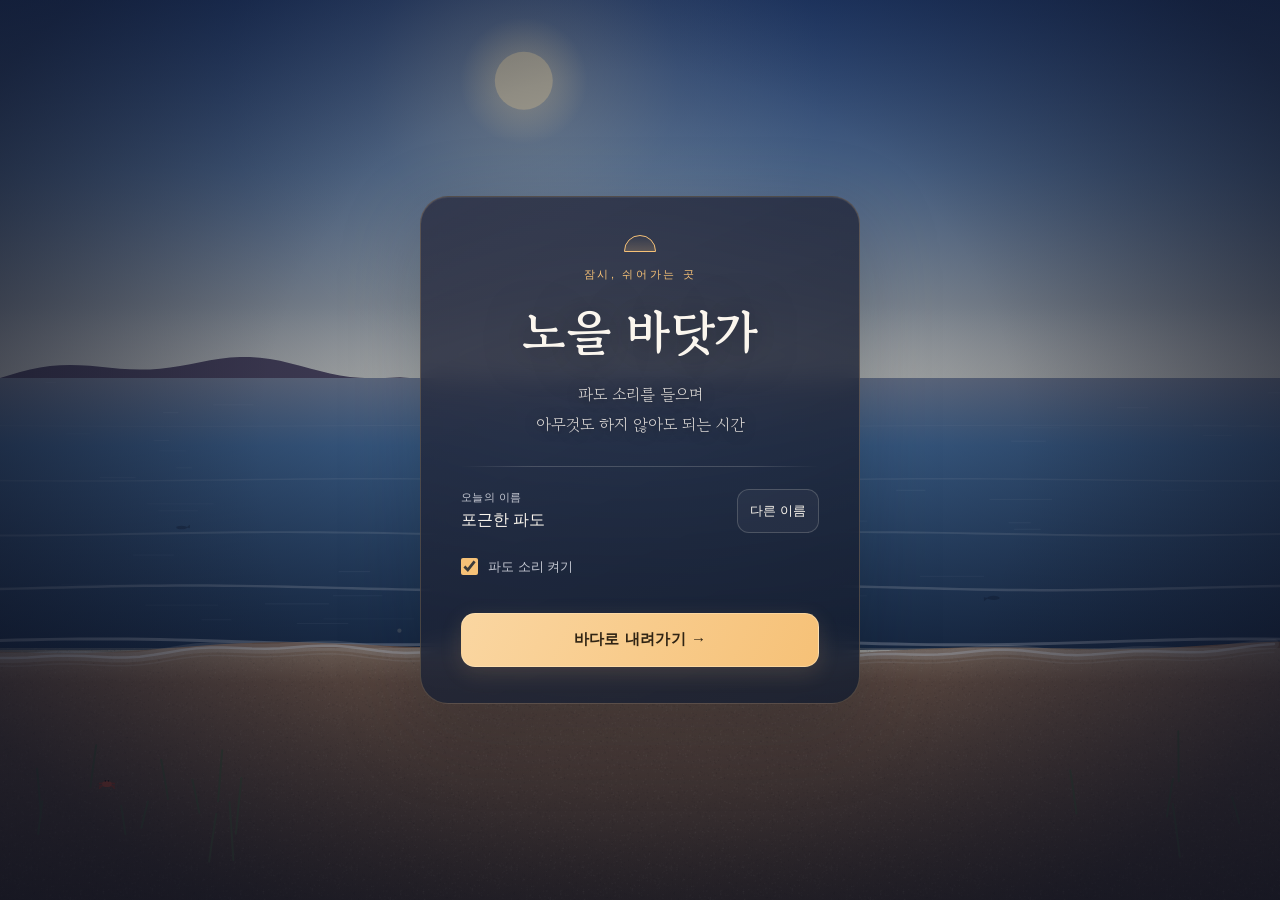
==== commit e3e63248: "노을 바닷가: 접속 즉시 서로 보이기, 함께 숨 쉬기 Co-Authored-By: Claude Fable 5.1 <noreply@anthropic.com>" ====
--- a/index.html
+++ b/index.html
@@ -200,7 +200,7 @@
 
 <div class="ask" id="ask" role="dialog" aria-modal="true" aria-labelledby="wishTitle" aria-describedby="wishHelp"><form id="wishForm"><h3 id="wishTitle">소원배에 적을 한 줄</h3><p id="wishHelp">한 사람당 소원배는 하나예요. 모두에게 보이고, 30자까지 적을 수 있어요.</p><label for="wishText">바다에 전하고 싶은 말</label><input aria-describedby="wishHelp" id="wishText" maxlength="30" placeholder="올해는 가족 모두 건강하게" autocomplete="off" required><div class="btns"><button type="button" id="wishCancel">취소</button><button type="submit">바다에 띄우기</button></div></form></div>
 
-<div class="breath" id="breath"><div class="circle" id="circle"></div><p id="btext">들이쉬기</p><small>아무 곳이나 누르면 돌아가요</small></div>
+<div class="breath" id="breath"><div class="circle" id="circle"></div><p id="btext">들이쉬기</p><small id="bwith"></small><small>아무 곳이나 누르면 돌아가요</small></div>
 
 <script>
 (()=>{
@@ -280,16 +280,21 @@
  const me=player.id=Math.random().toString(36).slice(2,10);
  db=createClient(CONFIG.supabaseUrl,CONFIG.supabaseKey);chan=db.channel('mulmeong',{config:{presence:{key:me}}});
  db.from('mulmeong_wishes').select('id,name,text').order('created_at',{ascending:false}).limit(12).then(({data,error})=>{if(error)console.warn('소원 불러오기 실패',error);(data||[]).reverse().forEach(addWish);});
- chan.on('presence',{event:'sync'},()=>{const st=chan.presenceState();$('#count').textContent='함께 '+Object.keys(st).length+'명';for(const id in remotes)if(!st[id])delete remotes[id];})
+ const applyMove=p=>{if(!p||p.id===me||typeof p.id!=='string')return;const fx=+p.fx,fy=+p.fy;if(!isFinite(fx)||!isFinite(fy))return;
+  const l=L(),r=remotes[p.id]||(remotes[p.id]=makeChar(String(p.name||'누군가').slice(0,16),clamp(fx,0,1),clamp(fy,-1.2,1),(+p.hue||0)%360,true,0,0));
+  r.name=String(p.name||'누군가').slice(0,16);r.hue=(+p.hue||0)%360;r.outfit=clamp(p.o|0,0,OUTFITS.length-1);r.hair=clamp(p.h|0,0,HAIR.length-1);r.swim=!!p.swim;r.tx=clamp(fx,0,1)*W;r.ty=l.shore+(l.bottom-l.shore)*clamp(fy,-1.2,1);r.sit=!!p.sit;if(Math.abs(r.tx-r.x)<1.5)r.face=p.face<0?-1:1;};
+ chan.on('presence',{event:'sync'},()=>{const st=chan.presenceState();$('#count').textContent='함께 '+Object.keys(st).length+'명';for(const id in remotes)if(!st[id])delete remotes[id];
+  for(const id in st)if(!remotes[id]&&st[id][0])applyMove({id,...st[id][0]});breathCount();}) // 움직이기 전에도 접속한 사람은 바로 보인다
+ .on('presence',{event:'join'},({key})=>{if(key!==me)sendMove(true);})
  // 다른 사람이 보낸 값은 믿지 않는다: 숫자 아니면 버리고, 범위를 자른다
- .on('broadcast',{event:'move'},({payload:p})=>{if(!p||p.id===me||typeof p.id!=='string')return;const fx=+p.fx,fy=+p.fy;if(!isFinite(fx)||!isFinite(fy))return;
-  const l=L(),r=remotes[p.id]||(remotes[p.id]=makeChar(String(p.name||'누군가').slice(0,16),clamp(fx,0,1),clamp(fy,-1.2,1),(+p.hue||0)%360,true,0,0));
-  r.name=String(p.name||'누군가').slice(0,16);r.hue=(+p.hue||0)%360;r.outfit=clamp(p.o|0,0,OUTFITS.length-1);r.hair=clamp(p.h|0,0,HAIR.length-1);r.swim=!!p.swim;r.tx=clamp(fx,0,1)*W;r.ty=l.shore+(l.bottom-l.shore)*clamp(fy,-1.2,1);r.sit=!!p.sit;if(Math.abs(r.tx-r.x)<1.5)r.face=p.face<0?-1:1;})
+ .on('broadcast',{event:'move'},({payload:p})=>applyMove(p))
  .on('broadcast',{event:'fx'},({payload:p})=>{const r=p&&remotes[p.id];if(!r)return;
-  if(p.type==='stone'){throwStone(r,clamp(p.hops|0,1,9));r.skips=clamp(p.skips|0,0,99999);r.best=clamp(p.best|0,0,9);boardDirty=true;}})
+  if(p.type==='stone'){throwStone(r,clamp(p.hops|0,1,9));r.skips=clamp(p.skips|0,0,99999);r.best=clamp(p.best|0,0,9);boardDirty=true;}
+  else if(p.type==='breath'){r.breath=!!p.on;breathCount();}})
  .on('broadcast',{event:'wish'},({payload:w})=>{if(w&&typeof w.id==='string'&&w.text)addWish(w,true);})
  .on('broadcast',{event:'say'},({payload:p})=>{const r=p&&remotes[p.id];if(!r||typeof p.text!=='string')return;r.say=cleanSay(p.text);r.sayT=6;})
- .subscribe(async s=>{if(s==='SUBSCRIBED'){joined=true;await chan.track({name:player.name});sendMove(true);}else if(s==='CLOSED'||s==='CHANNEL_ERROR')joined=false;});}
+ .subscribe(async s=>{if(s==='SUBSCRIBED'){joined=true;await chan.track({name:player.name,hue:player.hue,o:player.outfit,h:player.hair,...toFrac(player)});sendMove(true);}else if(s==='CLOSED'||s==='CHANNEL_ERROR')joined=false;});
+ setInterval(()=>sendMove(),1000);} // rAF가 멈춘 뒤쪽 탭에서도 위치를 보낸다
 function sendMove(force){if(!joined||!player.id)return;const now=performance.now(),p={id:player.id,name:player.name,hue:player.hue,o:player.outfit,h:player.hair,sit:player.sit,swim:player.swim,face:player.face,...toFrac(player)},key=JSON.stringify(p);
  if(!force&&(key===lastSent?now-lastSend<5000:now-lastSend<250))return; // 움직일 때 초당 4번, 가만히 있으면 5초마다
  lastSend=now;lastSent=key;chan.send({type:'broadcast',event:'move',payload:p});}
@@ -474,6 +479,7 @@
  if(o===0){ctx.fillStyle=B;for(let i=0;i<6;i++){ctx.beginPath();ctx.arc(T[0]+T[2]*(.18+.64*((i*.37+.1)%1)),T[1]+T[3]*(.12+.76*((i*.61+.2)%1)),s*.15,0,7);ctx.fill();}}
  if(o===1){ctx.fillStyle=B;rr(T[0],T[1]+T[3]*.3,T[2],T[3]*.16,2);ctx.fill();}
  if(o===2){ctx.fillStyle=A;rr(T[0],T[1]+T[3]*.22,T[2],T[3]*.3,s*.3);ctx.fill();}}
+function drawHalo(c,t){const s=depth(c.y)*Math.max(9,H/60),cx=c.x,cy=c.y-s*1.6,r=s*(2.4+.6*Math.sin(t*.9));const g=ctx.createRadialGradient(cx,cy,r*.15,cx,cy,r);g.addColorStop(0,'rgba(246,193,119,.5)');g.addColorStop(1,'rgba(246,193,119,0)');ctx.fillStyle=g;ctx.beginPath();ctx.arc(cx,cy,r,0,Math.PI*2);ctx.fill();}
 function drawChar(c,t){const d=depth(c.y),s=d*Math.max(9,H/60),skin='#f3d2b4',o=c.outfit;let x=c.x,y=c.y,hy;
  if(c.swim){ // 물 위로 머리와 어깨, 팔만
   y+=Math.sin(t*2+c.x)*1.5;ctx.fillStyle='rgba(255,255,255,.18)';ctx.beginPath();ctx.ellipse(x,y+2,s*1.6,s*.5,0,0,7);ctx.fill();
@@ -499,7 +505,7 @@
  updateFX(dt);fpk=clamp(fpk+(gaze&&player&&!player.swim?dt/1.8:-dt/.8),0,1);
  if(fpk<1){drawScene(t);drawCreatures(t);
  for(const b of boats)drawBoat(b,t);for(const r of ripples)drawRipple(r);for(const s of stones)drawStone(s);
- const chars=Object.values(remotes);if(player)chars.push(player);chars.sort((a,b)=>a.y-b.y);for(const c of chars)drawChar(c,t);
+ const chars=Object.values(remotes);if(player)chars.push(player);chars.sort((a,b)=>a.y-b.y);for(const c of chars){if(c.breath)drawHalo(c,t);drawChar(c,t);}
  drawFX();}
  if(fpk>0)drawFirstPerson(t,fpk); // 물멍 중엔 1인칭으로 서서히 넘어가고, 화면을 누르면 돌아온다
  drawVignette();if(boardDirty)renderBoard();
@@ -554,10 +560,11 @@
 function enterGaze(){gaze=true;if(!player.swim)player.sit=true;player.tx=player.x;player.ty=player.y;player.then=null;toast(player.swim?'아무것도 하지 않아도 괜찮아요':'바다 앞에 앉았어요 · 화면을 누르면 돌아와요');clearTimeout(gazeT);gazeT=setTimeout(()=>{if(gaze)$('#ui').style.opacity=.15;},2500);}
 function exitGaze(){if(!gaze)return;gaze=false;player.sit=false;clearTimeout(gazeT);$('#ui').style.opacity=1;}
 const breath=$('#breath'),circle=$('#circle'),btext=$('#btext');
-function startBreath(){clearTimeout(bT);breath.classList.add('on');const ph=[['들이쉬기',4,1],['잠시 멈추기',4,1],['내쉬기',6,.6]];let i=0;
+function breathCount(){const n=(player&&player.breath?1:0)+Object.values(remotes).filter(r=>r.breath).length;$('#bwith').textContent=n>1?`지금 ${n}명이 함께 숨 쉬고 있어요`:'지금은 혼자 조용히 · 누군가 함께하면 알려드려요';}
+function startBreath(){clearTimeout(bT);breath.classList.add('on');if(player){player.breath=true;sendFx('breath',{on:true});}breathCount();const ph=[['들이쉬기',4,1],['잠시 멈추기',4,1],['내쉬기',6,.6]];let i=0;
  const go=()=>{const [txt,sec,sc]=ph[i++%3];btext.textContent=txt;circle.style.transitionDuration=sec+'s';circle.style.transform=`scale(${sc})`;bT=setTimeout(go,sec*1000);};
  circle.style.transitionDuration='0s';circle.style.transform='scale(.6)';requestAnimationFrame(()=>requestAnimationFrame(go));}
-breath.onclick=()=>{breath.classList.remove('on');clearTimeout(bT);};
+breath.onclick=()=>{breath.classList.remove('on');clearTimeout(bT);if(player&&player.breath){player.breath=false;sendFx('breath',{on:false});}};
 const ask=$('#ask');
 $('#wishCancel').onclick=()=>ask.classList.remove('on');
 $('#wishForm').onsubmit=async e=>{e.preventDefault();const text=$('#wishText').value.trim().slice(0,30);if(!text)return;ask.classList.remove('on');
